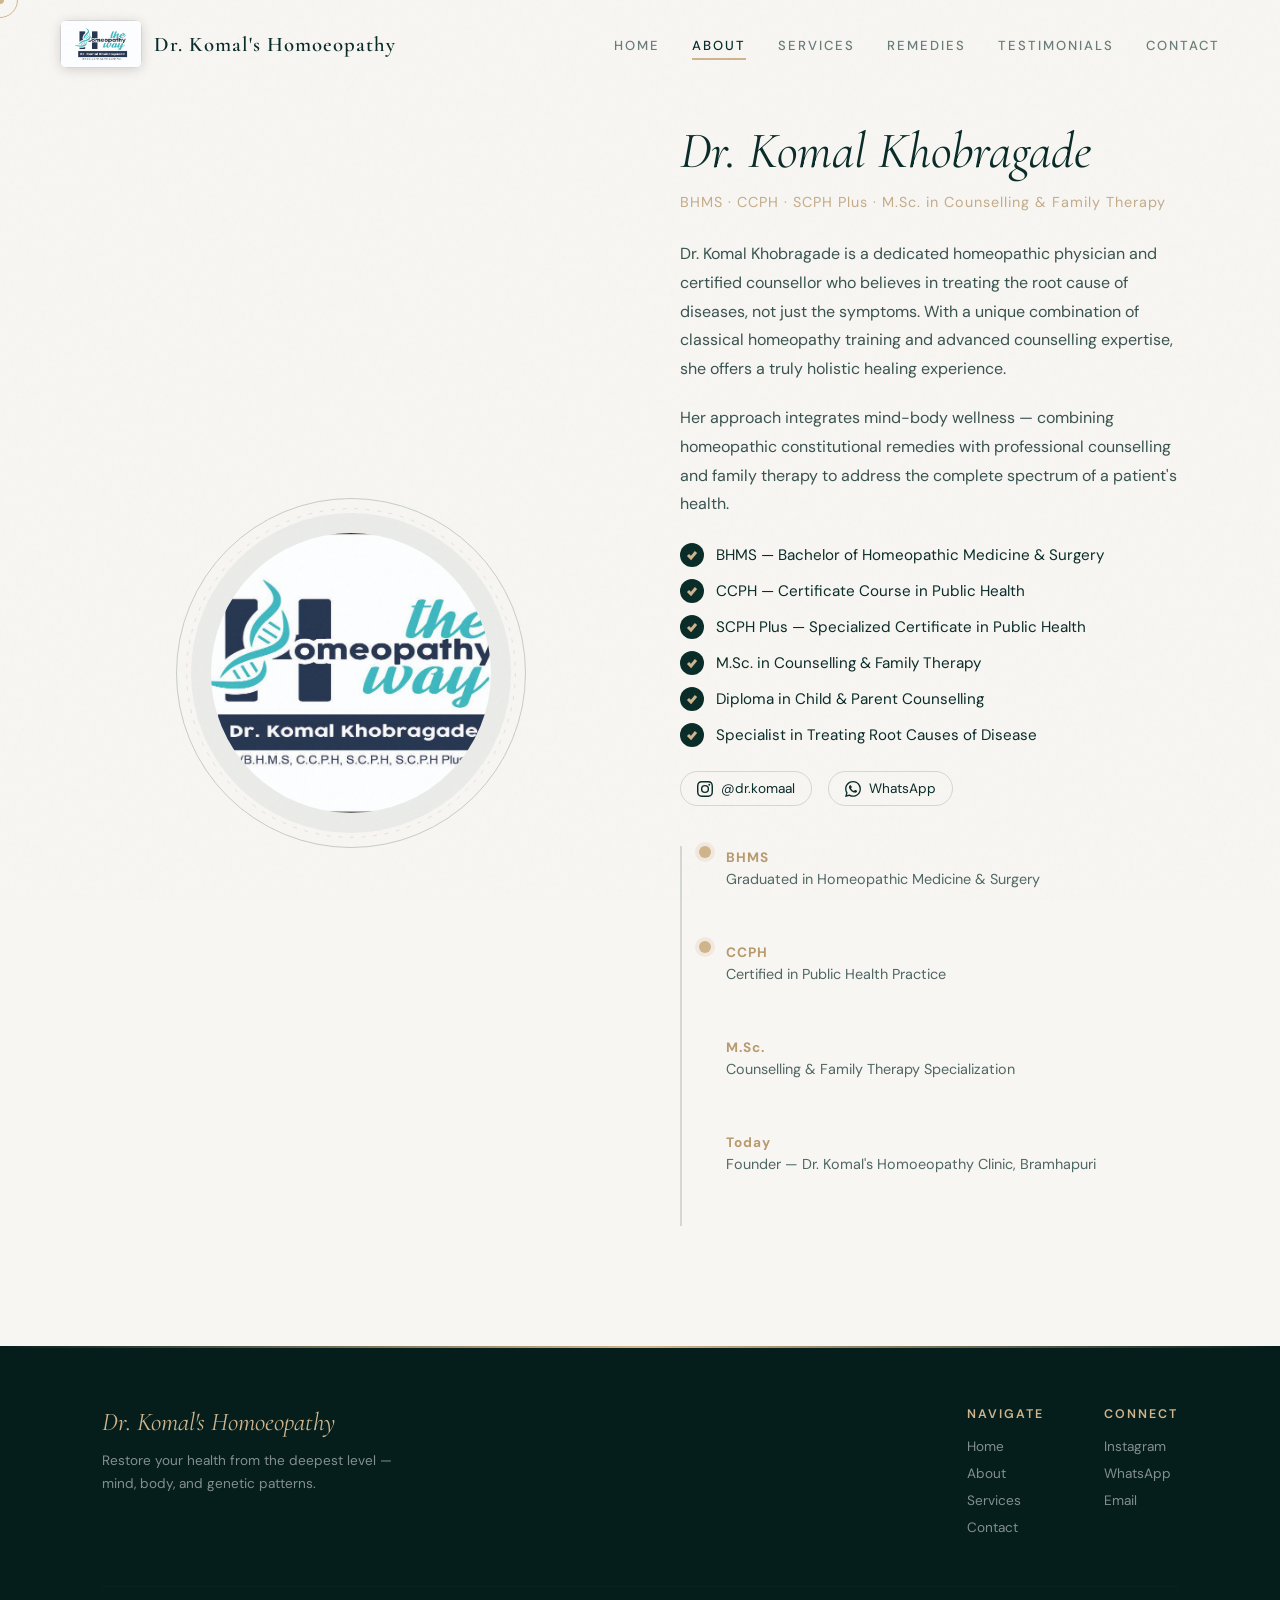
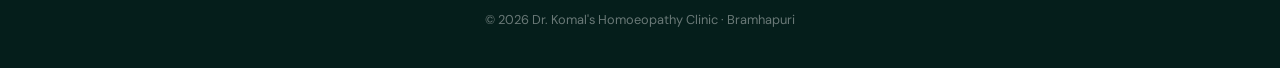
==== about.html @ 4f38c906 "Add files via upload" ====
<!DOCTYPE html>
<html lang="en">

<head>
  <meta charset="UTF-8">
  <meta name="viewport" content="width=device-width, initial-scale=1.0">
  <title>About — Dr. Komal's Homoeopathy Clinic</title>
  <meta name="description"
    content="Learn about Dr. Komal Khobragade, BHMS, CCPH, SCPH Plus — a dedicated homeopathic physician treating the root cause of disease.">
  <link
    href="https://fonts.googleapis.com/css2?family=Cormorant+Garamond:ital,wght@0,400;0,600;1,400;1,600&family=DM+Sans:wght@400;500;700&display=swap"
    rel="stylesheet">
  <link rel="stylesheet" href="style.css">
  <script src="script.js" defer></script>
</head>

<body class="light-page">
  <div class="cursor-dot" id="cursorDot"></div>
  <div class="cursor-ring" id="cursorRing"></div>
  <div class="grain"></div>

  <nav id="navbar">
    <a href="index.html" class="nav-logo">
      <img src="assets/photo_6165736505205263648_y.jpg" alt="Dr. Komal's Homoeopathy Clinic Logo">
      <span>Dr. Komal's Homoeopathy</span>
    </a>
    <ul class="nav-links" id="navLinks">
      <li><a href="index.html">Home</a></li>
      <li><a href="about.html" class="active">About</a></li>
      <li><a href="services.html">Services</a></li>
      <li><a href="remedies.html">Remedies</a></li>
      <li><a href="testimonials.html">Testimonials</a></li>
      <li><a href="contact.html">Contact</a></li>
    </ul>
    <div class="hamburger" id="hamburger"><span></span><span></span><span></span></div>
  </nav>

  <!-- ABOUT -->
  <section class="section" id="about">
    <div class="about-portrait reveal">
      <div class="portrait-frame">
        <div class="border-ring">
          <svg viewBox="0 0 360 360">
            <circle cx="180" cy="180" r="170" fill="none" stroke="#082b27" stroke-width=".5"
              stroke-dasharray="4 8" />
            <circle cx="180" cy="180" r="160" fill="none" stroke="#d0b48c" stroke-width=".3"
              stroke-dasharray="2 12" />
          </svg>
        </div>
        <div class="portrait-inner">
          <img src="assets/photo_6165736505205263648_y.jpg" alt="Dr. Komal Khobragade">
        </div>
      </div>
    </div>
    <div class="about-text reveal">
      <h2>Dr. Komal Khobragade</h2>
      <p class="subtitle">BHMS · CCPH · SCPH Plus · M.Sc. in Counselling & Family Therapy</p>
      <p>Dr. Komal Khobragade is a dedicated homeopathic physician and certified counsellor who believes in treating the
        root cause of diseases, not just the symptoms. With a unique combination of classical homeopathy training and
        advanced counselling expertise, she offers a truly holistic healing experience.</p>
      <p>Her approach integrates mind-body wellness — combining homeopathic constitutional remedies with professional
        counselling and family therapy to address the complete spectrum of a patient's health.</p>

      <ul class="credentials reveal">
        <li><span class="check"><svg viewBox="0 0 12 12"><polyline points="2,6 5,9 10,3" /></svg></span>BHMS — Bachelor
          of Homeopathic Medicine & Surgery</li>
        <li><span class="check"><svg viewBox="0 0 12 12"><polyline points="2,6 5,9 10,3" /></svg></span>CCPH —
          Certificate Course in Public Health</li>
        <li><span class="check"><svg viewBox="0 0 12 12"><polyline points="2,6 5,9 10,3" /></svg></span>SCPH Plus —
          Specialized Certificate in Public Health</li>
        <li><span class="check"><svg viewBox="0 0 12 12"><polyline points="2,6 5,9 10,3" /></svg></span>M.Sc. in
          Counselling & Family Therapy</li>
        <li><span class="check"><svg viewBox="0 0 12 12"><polyline points="2,6 5,9 10,3" /></svg></span>Diploma in
          Child & Parent Counselling</li>
        <li><span class="check"><svg viewBox="0 0 12 12"><polyline points="2,6 5,9 10,3" /></svg></span>Specialist in
          Treating Root Causes of Disease</li>
      </ul>

      <div class="social-links reveal">
        <a href="https://instagram.com/dr.komaal" target="_blank">
          <svg viewBox="0 0 24 24">
            <path
              d="M12 2.163c3.204 0 3.584.012 4.85.07 3.252.148 4.771 1.691 4.919 4.919.058 1.265.069 1.645.069 4.849 0 3.205-.012 3.584-.069 4.849-.149 3.225-1.664 4.771-4.919 4.919-1.266.058-1.644.07-4.85.07-3.204 0-3.584-.012-4.849-.07-3.26-.149-4.771-1.699-4.919-4.92-.058-1.265-.07-1.644-.07-4.849 0-3.204.013-3.583.07-4.849.149-3.227 1.664-4.771 4.919-4.919 1.266-.057 1.645-.069 4.849-.069zM12 0C8.741 0 8.333.014 7.053.072 2.695.272.273 2.69.073 7.052.014 8.333 0 8.741 0 12c0 3.259.014 3.668.072 4.948.2 4.358 2.618 6.78 6.98 6.98C8.333 23.986 8.741 24 12 24c3.259 0 3.668-.014 4.948-.072 4.354-.2 6.782-2.618 6.979-6.98.059-1.28.073-1.689.073-4.948 0-3.259-.014-3.667-.072-4.947-.196-4.354-2.617-6.78-6.979-6.98C15.668.014 15.259 0 12 0zm0 5.838a6.162 6.162 0 100 12.324 6.162 6.162 0 000-12.324zM12 16a4 4 0 110-8 4 4 0 010 8zm6.406-11.845a1.44 1.44 0 100 2.881 1.44 1.44 0 000-2.881z" />
          </svg>@dr.komaal
        </a>
        <a href="https://wa.me/917588773437" target="_blank">
          <svg viewBox="0 0 24 24">
            <path
              d="M17.472 14.382c-.297-.149-1.758-.867-2.03-.967-.273-.099-.471-.148-.67.15-.197.297-.767.966-.94 1.164-.173.199-.347.223-.644.075-.297-.15-1.255-.463-2.39-1.475-.883-.788-1.48-1.761-1.653-2.059-.173-.297-.018-.458.13-.606.134-.133.298-.347.446-.52.149-.174.198-.298.298-.497.099-.198.05-.371-.025-.52-.075-.149-.669-1.612-.916-2.207-.242-.579-.487-.5-.669-.51-.173-.008-.371-.01-.57-.01-.198 0-.52.074-.792.372-.272.297-1.04 1.016-1.04 2.479 0 1.462 1.065 2.875 1.213 3.074.149.198 2.096 3.2 5.077 4.487.709.306 1.262.489 1.694.625.712.227 1.36.195 1.871.118.571-.085 1.758-.719 2.006-1.413.248-.694.248-1.289.173-1.413-.074-.124-.272-.198-.57-.347m-5.421 7.403h-.004a9.87 9.87 0 01-5.031-1.378l-.361-.214-3.741.982.998-3.648-.235-.374a9.86 9.86 0 01-1.51-5.26c.001-5.45 4.436-9.884 9.888-9.884 2.64 0 5.122 1.03 6.988 2.898a9.825 9.825 0 012.893 6.994c-.003 5.45-4.437 9.884-9.885 9.884m8.413-18.297A11.815 11.815 0 0012.05 0C5.495 0 .16 5.335.157 11.892c0 2.096.547 4.142 1.588 5.945L.057 24l6.305-1.654a11.882 11.882 0 005.683 1.448h.005c6.554 0 11.89-5.335 11.893-11.893a11.821 11.821 0 00-3.48-8.413z" />
          </svg>WhatsApp
        </a>
      </div>

      <div class="timeline reveal">
        <div class="timeline-item">
          <div class="timeline-dot"></div><span class="year">BHMS</span>
          <p class="desc">Graduated in Homeopathic Medicine & Surgery</p>
        </div>
        <div class="timeline-item">
          <div class="timeline-dot"></div><span class="year">CCPH</span>
          <p class="desc">Certified in Public Health Practice</p>
        </div>
        <div class="timeline-item">
          <div class="timeline-dot"></div><span class="year">M.Sc.</span>
          <p class="desc">Counselling & Family Therapy Specialization</p>
        </div>
        <div class="timeline-item">
          <div class="timeline-dot"></div><span class="year">Today</span>
          <p class="desc">Founder — Dr. Komal's Homoeopathy Clinic, Bramhapuri</p>
        </div>
      </div>
    </div>
  </section>

  <!-- FOOTER -->
  <footer>
    <div class="footer-content">
      <div class="footer-brand">
        <div class="footer-logo">Dr. Komal's Homoeopathy</div>
        <p>Restore your health from the deepest level — mind, body, and genetic patterns.</p>
      </div>
      <div class="footer-links">
        <div>
          <h4>Navigate</h4>
          <a href="index.html">Home</a>
          <a href="about.html">About</a>
          <a href="services.html">Services</a>
          <a href="contact.html">Contact</a>
        </div>
        <div>
          <h4>Connect</h4>
          <a href="https://instagram.com/dr.komaal" target="_blank">Instagram</a>
          <a href="https://wa.me/917588773437" target="_blank">WhatsApp</a>
          <a href="mailto:komalkhobragade234@gmail.com">Email</a>
        </div>
      </div>
    </div>
    <div class="footer-bottom">
      <p>© 2026 Dr. Komal's Homoeopathy Clinic · Bramhapuri</p>
    </div>
  </footer>

  <!-- BOOKING MODAL -->
  <div class="modal-overlay" id="bookingModal">
    <div class="modal-content">
      <button class="modal-close" id="closeModal">&times;</button>
      <iframe src="https://topmate.io/divesh_mandhyan" frameborder="0"></iframe>
    </div>
  </div>
</body>

</html>
---- style.css ----
/* ===== RESET & DESIGN TOKENS ===== */
*,*::before,*::after{margin:0;padding:0;box-sizing:border-box}
:root{
  --primary:#082b27;
  --gold:#d0b48c;
  --white:#ffffff;
  --primary-light:#0e3f39;
  --primary-dark:#051e1b;
  --gold-light:#e0c9a6;
  --gold-dark:#b89a6e;
  --off-white:#f8f6f3;
  --text-muted:rgba(255,255,255,.7);
  --shadow-sm:0 2px 12px rgba(8,43,39,.08);
  --shadow-md:0 8px 32px rgba(8,43,39,.12);
  --shadow-lg:0 24px 64px rgba(8,43,39,.18);
  --transition:0.4s cubic-bezier(0.4,0,0.2,1);
  --radius:12px;
}
html{scroll-behavior:smooth}
body{font-family:'DM Sans',sans-serif;color:var(--primary);background:var(--white);overflow-x:hidden;cursor:none}
h1,h2,h3,h4{font-family:'Cormorant Garamond',serif}
::selection{background:var(--gold);color:var(--primary)}

/* ===== CUSTOM CURSOR ===== */
.cursor-dot{width:8px;height:8px;background:var(--gold);border-radius:50%;position:fixed;pointer-events:none;z-index:10000;transition:transform .2s,opacity .2s}
.cursor-ring{width:36px;height:36px;border:1.5px solid var(--gold);border-radius:50%;position:fixed;pointer-events:none;z-index:10000;transition:transform .3s,width .3s,height .3s,border-color .3s;transform:translate(-50%,-50%)}
.cursor-ring.hover{width:56px;height:56px;border-color:var(--white)}

/* ===== PRELOADER ===== */
#preloader{position:fixed;inset:0;background:var(--primary);z-index:9999;display:flex;flex-direction:column;align-items:center;justify-content:center;transition:clip-path 0.8s ease-in-out}
#preloader.hide{clip-path:inset(0 0 100% 0)}
#preloader svg.cross{width:80px;height:80px}
#preloader .cross-line{stroke:var(--gold);stroke-width:3;fill:none;stroke-dasharray:60;stroke-dashoffset:60;animation:drawCross 1.2s ease forwards}
#preloader .cross-line:nth-child(2){animation-delay:.4s}
@keyframes drawCross{to{stroke-dashoffset:0}}
@keyframes pulse{0%,100%{transform:scale(1);opacity:1}50%{transform:scale(1.08);opacity:.8}}
#preloader .cross-done{animation:pulse 1.5s ease infinite}
#preload-text{color:var(--gold);font-family:'Cormorant Garamond',serif;font-size:1.4rem;letter-spacing:6px;margin-top:24px;font-style:italic}
#preload-text span{opacity:0;display:inline-block;animation:letterIn .3s ease forwards}
@keyframes letterIn{to{opacity:1}}

/* ===== GRAIN OVERLAY ===== */
.grain{position:fixed;inset:0;pointer-events:none;z-index:9998;opacity:.03;background-image:url("data:image/svg+xml,%3Csvg viewBox='0 0 256 256' xmlns='http://www.w3.org/2000/svg'%3E%3Cfilter id='noise'%3E%3CfeTurbulence type='fractalNoise' baseFrequency='0.9' numOctaves='4' stitchTiles='stitch'/%3E%3C/filter%3E%3Crect width='100%25' height='100%25' filter='url(%23noise)'/%3E%3C/svg%3E")}

/* ===== NAVIGATION ===== */
nav{position:fixed;top:0;left:0;right:0;z-index:1000;padding:20px 60px;display:flex;align-items:center;justify-content:space-between;transition:all var(--transition)}
nav.scrolled{background:rgba(8,43,39,.97);backdrop-filter:blur(16px);box-shadow:0 2px 24px rgba(8,43,39,.2);padding:14px 60px}
.nav-links{display:flex;gap:32px;list-style:none}
.nav-links a{text-decoration:none;color:rgba(255,255,255,.75);font-size:.82rem;letter-spacing:2px;text-transform:uppercase;transition:color var(--transition);position:relative;font-weight:500}
.nav-links a::after{content:'';position:absolute;bottom:-6px;left:0;width:0;height:1.5px;background:var(--gold);transition:width .3s}
.nav-links a:hover::after,.nav-links a.active::after{width:100%}
.nav-links a:hover,.nav-links a.active{color:var(--gold)}
nav.scrolled .nav-links a{color:rgba(255,255,255,.75)}
nav.scrolled .nav-links a:hover,nav.scrolled .nav-links a.active{color:var(--gold)}
.nav-logo{display:flex;align-items:center;gap:12px;text-decoration:none;transition:all var(--transition)}
.nav-logo img{height:48px;width:auto;max-width:200px;object-fit:contain;border-radius:8px;box-shadow:0 2px 12px rgba(0,0,0,0.15)}
.nav-logo span{font-family:'Cormorant Garamond',serif;font-size:1.3rem;color:var(--gold);font-weight:600;letter-spacing:1px}
.hamburger{display:none;flex-direction:column;gap:5px;cursor:pointer;z-index:1001}
.hamburger span{width:24px;height:2px;background:var(--gold);transition:all .3s}

/* Light pages nav override */
body.light-page nav:not(.scrolled) .nav-links a{color:rgba(8,43,39,.6)}
body.light-page nav:not(.scrolled) .nav-links a:hover,body.light-page nav:not(.scrolled) .nav-links a.active{color:var(--primary)}
body.light-page nav:not(.scrolled) .hamburger span{background:var(--primary)}
body.light-page nav:not(.scrolled) .nav-logo span{color:var(--primary)}

/* ===== SECTIONS ===== */
.section{min-height:100vh;position:relative;opacity:1;padding:0}
.reveal{opacity:0;transform:translateY(40px);transition:all 0.7s cubic-bezier(0.4,0,0.2,1)}
.reveal.visible{opacity:1;transform:translateY(0)}

/* ===== HERO ===== */
#home{background:var(--primary);display:flex;align-items:center;min-height:100vh;position:relative;overflow:hidden}
.hero-bg-pattern{position:absolute;inset:0;overflow:hidden;opacity:.06}
.hero-bg-pattern svg{width:100%;height:100%}
.hero-botanical{position:absolute;right:-80px;top:0;width:55%;height:100%;opacity:.05}
.hero-botanical svg{width:100%;height:100%}
.hero-content{padding:0 8%;max-width:760px;position:relative;z-index:2}
.hero-content .hero-badge{display:inline-flex;align-items:center;gap:8px;background:rgba(208,180,140,.12);border:1px solid rgba(208,180,140,.25);border-radius:40px;padding:8px 20px;margin-bottom:32px;font-size:.78rem;letter-spacing:2.5px;text-transform:uppercase;color:var(--gold)}
.hero-content .hero-badge .pulse-dot{width:8px;height:8px;background:var(--gold);border-radius:50%;animation:pulseDot 2s ease infinite}
@keyframes pulseDot{0%,100%{opacity:1;transform:scale(1)}50%{opacity:.4;transform:scale(.7)}}
.hero-content h1{font-size:clamp(2.8rem,6vw,5.2rem);color:var(--white);font-style:italic;font-weight:400;line-height:1.08;margin-bottom:16px}
.hero-content h1 .gold{color:var(--gold);display:block;font-size:clamp(1.4rem,3vw,2.4rem);font-style:normal;font-weight:400;letter-spacing:2px;margin-top:8px}
.hero-content .hero-subtitle{color:var(--gold-light);font-size:1.1rem;line-height:1.8;max-width:520px;margin-bottom:20px;font-style:italic;font-family:'Cormorant Garamond',serif;font-weight:400}
.hero-content p{color:rgba(255,255,255,.65);font-size:.95rem;line-height:1.8;max-width:500px;margin-bottom:40px}
.hero-btns{display:flex;gap:16px;flex-wrap:wrap}
.hero-stitch{position:absolute;inset:40px;pointer-events:none;z-index:1}
.hero-stitch rect{fill:none;stroke:var(--gold);stroke-width:1;stroke-dasharray:8 6;stroke-dashoffset:800;opacity:.2;vector-effect:non-scaling-stroke;animation:stitchDraw 3s ease forwards 2.5s}
@keyframes stitchDraw{to{stroke-dashoffset:0}}

/* ===== BUTTONS ===== */
.btn-gold{background:var(--gold);color:var(--primary);border:none;padding:16px 40px;font-family:'DM Sans',sans-serif;font-size:.85rem;font-weight:600;letter-spacing:1.5px;cursor:pointer;transition:all .3s;text-transform:uppercase;border-radius:4px}
.btn-gold:hover{background:var(--gold-light);transform:translateY(-2px);box-shadow:0 12px 32px rgba(208,180,140,.3)}
.btn-ghost{background:transparent;color:var(--white);border:1px solid rgba(255,255,255,.25);padding:16px 40px;font-family:'DM Sans',sans-serif;font-size:.85rem;font-weight:500;letter-spacing:1.5px;cursor:pointer;transition:all .3s;text-transform:uppercase;border-radius:4px}
.btn-ghost:hover{border-color:var(--gold);color:var(--gold)}

/* ===== FLOATING PARTICLES ===== */
.float-particle{position:absolute;border-radius:50%;border:1px solid rgba(208,180,140,.2);opacity:.4;animation:floatUp linear infinite}
@keyframes floatUp{0%{transform:translateY(0) rotate(0deg);opacity:.4}100%{transform:translateY(-100vh) rotate(360deg);opacity:0}}

/* ===== ABOUT CLINIC PREVIEW (HOME) ===== */
.about-preview{background:var(--off-white);padding:120px 8%;display:flex;gap:80px;align-items:center;flex-wrap:wrap;position:relative;overflow:hidden}
.about-preview::before{content:'';position:absolute;top:-200px;right:-200px;width:500px;height:500px;border-radius:50%;background:radial-gradient(circle,rgba(208,180,140,.08) 0%,transparent 70%)}
.about-preview .img-wrapper{flex:1;min-width:300px;position:relative}
.about-preview .img-wrapper img{width:100%;border-radius:var(--radius);box-shadow:var(--shadow-lg)}
.about-preview .img-wrapper::after{content:'';position:absolute;inset:12px -12px -12px 12px;border:2px solid var(--gold);border-radius:var(--radius);opacity:.3;z-index:-1}
.about-preview .text-block{flex:1.5;min-width:300px}
.about-preview .text-block .section-label{font-size:.78rem;letter-spacing:3px;text-transform:uppercase;color:var(--gold);margin-bottom:16px;font-weight:600}
.about-preview .text-block h2{font-size:clamp(2rem,4vw,3rem);font-style:italic;font-weight:400;margin-bottom:8px;color:var(--primary)}
.about-preview .text-block .subtitle{color:var(--gold-dark);font-size:.9rem;letter-spacing:1px;margin-bottom:24px}
.about-preview .text-block p{line-height:1.8;opacity:.8;margin-bottom:20px;max-width:540px;color:var(--primary)}

/* ===== HEALING APPROACH (HOME) ===== */
.approach-section{background:var(--primary);padding:120px 8%;position:relative;color:var(--white);overflow:hidden}
.approach-section::before{content:'';position:absolute;bottom:-100px;left:-100px;width:400px;height:400px;border-radius:50%;background:radial-gradient(circle,rgba(208,180,140,.06) 0%,transparent 70%)}
.approach-section .section-header{text-align:center;margin-bottom:80px}
.approach-section .section-header h2{color:var(--white);font-size:clamp(2.4rem,5vw,3.5rem);font-style:italic;font-weight:400}
.approach-section .section-header .line{width:80px;height:2px;background:var(--gold);margin:24px auto}
.approach-grid{display:grid;grid-template-columns:repeat(3,1fr);gap:40px;max-width:1100px;margin:0 auto}
.approach-card{background:rgba(255,255,255,.04);border:1px solid rgba(255,255,255,.08);padding:48px 36px;border-radius:var(--radius);transition:all .4s;position:relative;overflow:hidden}
.approach-card::before{content:'';position:absolute;top:0;left:0;right:0;height:3px;background:var(--gold);transform:scaleX(0);transition:transform .4s;transform-origin:left}
.approach-card:hover::before{transform:scaleX(1)}
.approach-card:hover{background:rgba(255,255,255,.06);border-color:rgba(208,180,140,.2);transform:translateY(-4px)}
.approach-card .card-icon{width:56px;height:56px;border-radius:50%;background:rgba(208,180,140,.12);display:flex;align-items:center;justify-content:center;margin-bottom:24px}
.approach-card .card-icon svg{width:24px;height:24px;stroke:var(--gold);fill:none;stroke-width:1.5}
.approach-card h3{font-size:1.4rem;font-style:italic;margin-bottom:16px;color:var(--gold-light);font-weight:400}
.approach-card p{font-size:.9rem;line-height:1.8;opacity:.6}
.approach-card ul{list-style:none;margin-top:12px}
.approach-card ul li{font-size:.88rem;line-height:2;opacity:.6;padding-left:20px;position:relative}
.approach-card ul li::before{content:'›';position:absolute;left:0;color:var(--gold);font-weight:700}

/* ===== WHY TRUST US (HOME) ===== */
.trust-section{background:var(--off-white);padding:120px 8%;text-align:center}
.trust-section .section-header h2{color:var(--primary);font-size:clamp(2.4rem,5vw,3.5rem);font-style:italic;font-weight:400}
.trust-section .section-header .line{width:80px;height:2px;background:var(--gold);margin:24px auto}
.trust-grid{display:grid;grid-template-columns:repeat(5,1fr);gap:24px;max-width:1000px;margin:0 auto}
.trust-item{padding:32px 20px;border-radius:var(--radius);transition:all .3s;position:relative}
.trust-item:hover{background:white;box-shadow:var(--shadow-sm)}
.trust-item .trust-icon{width:52px;height:52px;border-radius:50%;background:var(--primary);display:flex;align-items:center;justify-content:center;margin:0 auto 16px}
.trust-item .trust-icon svg{width:22px;height:22px;stroke:var(--gold);fill:none;stroke-width:1.5}
.trust-item p{font-size:.88rem;line-height:1.6;color:var(--primary);opacity:.8}

/* ===== POWER MESSAGE (HOME) ===== */
.power-message{background:var(--primary);padding:120px 8%;text-align:center;position:relative;overflow:hidden}
.power-message::before{content:'"';position:absolute;font-family:'Cormorant Garamond',serif;font-size:clamp(20rem,40vw,35rem);color:rgba(208,180,140,.04);top:-100px;left:50%;transform:translateX(-50%);line-height:1;pointer-events:none}
.power-message blockquote{font-family:'Cormorant Garamond',serif;font-style:italic;font-size:clamp(1.4rem,3vw,2.2rem);line-height:1.7;max-width:700px;margin:0 auto 40px;color:var(--white);position:relative;z-index:2}
.power-message blockquote .highlight{color:var(--gold);display:block;font-size:clamp(1.6rem,3.5vw,2.6rem);margin-top:12px}

/* ===== SECTION HEADER (Global) ===== */
.section-header{text-align:center;margin-bottom:64px}
.section-header h2{font-size:clamp(2.4rem,5vw,3.5rem);font-style:italic;font-weight:400;color:var(--primary)}
.section-header .line{width:80px;height:2px;background:var(--gold);margin:24px auto}
.section-header .section-subtitle{font-size:1rem;line-height:1.8;opacity:.7;max-width:600px;margin:0 auto;color:var(--primary)}

/* ===== SERVICES PAGE ===== */
#services{padding:120px 8%}
.services-grid{display:grid;grid-template-columns:repeat(3,1fr);gap:40px}
.service-card{background:var(--white);padding:48px 40px;border-radius:var(--radius);position:relative;overflow:hidden;transition:transform .4s,box-shadow .4s;border:1px solid rgba(8,43,39,.06)}
.service-card::before{content:'';position:absolute;top:0;left:0;right:0;height:3px;background:linear-gradient(90deg,var(--gold),var(--gold-light));transform:scaleX(0);transition:transform .4s;transform-origin:left}
.service-card:hover{transform:translateY(-8px);box-shadow:var(--shadow-lg)}
.service-card:hover::before{transform:scaleX(1)}
.service-card svg.svc-icon{width:44px;height:44px;margin-bottom:24px;stroke:var(--gold);fill:none;stroke-width:1.5}
.service-card h3{font-size:1.35rem;font-style:italic;margin-bottom:14px;color:var(--primary);font-weight:600}
.service-card p{font-size:.92rem;line-height:1.7;opacity:.65;color:var(--primary)}
.service-card.reveal{opacity:0;transform:translateY(40px)}
.service-card.visible{opacity:1;transform:translateY(0)}

/* ===== ABOUT PAGE ===== */
#about{background:var(--off-white);padding:120px 8%;display:flex;align-items:center;gap:80px;flex-wrap:wrap}
.about-portrait{flex:1;min-width:300px;display:flex;justify-content:center}
.portrait-frame{width:320px;height:320px;border-radius:50%;position:relative;display:flex;align-items:center;justify-content:center;background:rgba(8,43,39,.05)}
.portrait-frame .border-ring{position:absolute;inset:-15px;border-radius:50%;border:1px solid var(--primary);opacity:.2;animation:rotateBorder 20s linear infinite}
.portrait-frame .border-ring svg{width:100%;height:100%}
@keyframes rotateBorder{to{transform:rotate(360deg)}}
.portrait-inner{width:280px;height:280px;border-radius:50%;background:var(--primary);display:flex;align-items:center;justify-content:center;overflow:hidden}
.portrait-inner img{width:100%;height:100%;object-fit:cover}
.social-links{display:flex;gap:16px;margin-top:24px;flex-wrap:wrap}
.social-links a{display:flex;align-items:center;gap:8px;text-decoration:none;color:var(--primary);font-size:.85rem;padding:8px 16px;border:1px solid rgba(8,43,39,.15);border-radius:24px;transition:all .3s}
.social-links a:hover{background:var(--primary);color:var(--white);border-color:var(--primary)}
.social-links a svg{width:16px;height:16px;fill:currentColor}
.about-text{flex:1;min-width:320px}
.about-text h2{font-size:clamp(2rem,4vw,3.2rem);font-style:italic;font-weight:400;margin-bottom:8px;color:var(--primary)}
.about-text .subtitle{color:var(--gold-dark);font-size:.9rem;letter-spacing:1px;margin-bottom:24px}
.about-text p{line-height:1.8;opacity:.8;margin-bottom:20px;max-width:520px;color:var(--primary)}
.credentials{list-style:none;margin:24px 0}
.credentials li{display:flex;align-items:center;gap:12px;margin-bottom:12px;font-size:.95rem;color:var(--primary)}
.credentials .check{width:24px;height:24px;border-radius:50%;background:var(--primary);display:flex;align-items:center;justify-content:center;flex-shrink:0}
.credentials .check svg{width:12px;height:12px;stroke:var(--gold);stroke-width:3;fill:none;stroke-dasharray:20;stroke-dashoffset:20}
.credentials.visible .check svg{animation:drawCheck .5s ease forwards}
@keyframes drawCheck{to{stroke-dashoffset:0}}
.timeline{margin-top:40px;padding-left:24px;border-left:2px solid rgba(8,43,39,.15);position:relative}
.timeline-dot{width:12px;height:12px;border-radius:50%;background:var(--gold);position:absolute;left:-7px;opacity:0;transition:opacity .4s;box-shadow:0 0 0 4px rgba(208,180,140,.2)}
.timeline-dot.visible{opacity:1}
.timeline-item{padding:0 0 28px 20px;position:relative}
.timeline-item .year{font-weight:700;color:var(--gold-dark);font-size:.85rem;letter-spacing:1px}
.timeline-item .desc{font-size:.9rem;opacity:.7;color:var(--primary)}

/* ===== REMEDIES PAGE ===== */
#remedies{background:var(--primary);padding:120px 8%;color:var(--white)}
#remedies .section-header h2{color:var(--white)}
.remedies-grid{display:grid;grid-template-columns:repeat(2,1fr);gap:40px}
.remedy-card{background:rgba(255,255,255,.04);border:1px solid rgba(255,255,255,.08);padding:48px 36px;position:relative;overflow:hidden;transition:all .4s;border-radius:var(--radius)}
.remedy-card:hover{background:rgba(255,255,255,.07);border-color:rgba(208,180,140,.25);transform:translateY(-4px)}
.remedy-card svg.remedy-icon{width:80px;height:80px;stroke:var(--gold);fill:none;stroke-width:1;margin-bottom:20px;opacity:.6}
.remedy-card h3{font-size:1.5rem;font-style:italic;margin-bottom:4px;position:relative;display:inline-block;color:var(--white)}
.remedy-card h3::after{content:'';position:absolute;bottom:-4px;left:0;width:0;height:1.5px;background:var(--gold);transition:width .5s}
.remedy-card:hover h3::after{width:100%}
.remedy-card .origin{font-size:.78rem;color:var(--gold);letter-spacing:1.5px;text-transform:uppercase;margin-bottom:16px;display:block}
.remedy-card p{font-size:.9rem;line-height:1.7;opacity:.55}
.remedy-particle{position:absolute;width:4px;height:4px;background:var(--gold);border-radius:50%;opacity:.15;animation:floatUp linear infinite}

/* ===== TESTIMONIALS PAGE ===== */
#testimonials{background:var(--primary-dark);padding:120px 8%;color:var(--white);position:relative;overflow:hidden;min-height:80vh;display:flex;flex-direction:column;justify-content:center}
.big-quote{position:absolute;font-family:'Cormorant Garamond',serif;font-size:clamp(15rem,30vw,25rem);color:rgba(208,180,140,.04);top:-60px;left:-20px;line-height:1;pointer-events:none}
.testi-carousel{max-width:700px;margin:0 auto;text-align:center;position:relative;min-height:280px;width:100%}
.testi-slide{position:absolute;inset:0;opacity:0;transition:opacity .6s;display:flex;flex-direction:column;align-items:center;justify-content:center;width:100%}
.testi-slide.active{opacity:1;z-index:2}
.testi-slide blockquote{font-family:'Cormorant Garamond',serif;font-style:italic;font-size:clamp(1.2rem,2.5vw,1.6rem);line-height:1.7;margin-bottom:24px;color:rgba(255,255,255,.9)}
.testi-slide .patient{font-size:.82rem;letter-spacing:2.5px;text-transform:uppercase;color:var(--gold);margin-bottom:12px;display:block}
.stars{display:flex;gap:4px;justify-content:center}
.stars svg{width:16px;height:16px;fill:var(--gold)}
#testimonials .section-header h2{color:var(--white)}

/* ===== CONTACT PAGE ===== */
#contact{background:var(--off-white);padding:120px 8%;position:relative}
.contact-stitch{position:absolute;inset:20px;pointer-events:none;z-index:1}
.contact-stitch rect{fill:none;stroke:var(--gold);stroke-width:1;stroke-dasharray:8 6;stroke-dashoffset:600;opacity:.2;vector-effect:non-scaling-stroke}
.contact-stitch.visible rect{animation:stitchDraw 3s ease forwards}
.contact-grid{display:grid;grid-template-columns:1fr 1fr;gap:60px;position:relative;z-index:2;align-items:start}
.contact-info{padding-right:40px}
.contact-info h2{font-size:clamp(2rem,4vw,3.2rem);font-style:italic;margin-bottom:48px;font-weight:400;color:var(--primary)}
.contact-detail{display:flex;align-items:flex-start;gap:20px;margin-bottom:32px}
.contact-detail .icon-circle{width:40px;height:40px;border-radius:50%;background:var(--primary);display:flex;align-items:center;justify-content:center;flex-shrink:0}
.contact-detail .icon-circle svg{width:16px;height:16px;stroke:var(--gold);fill:none;stroke-width:1.5}
.contact-detail h4{font-size:0.9rem;font-style:italic;margin-bottom:6px;font-weight:400;letter-spacing:0.5px;color:var(--primary)}
.contact-detail p{font-size:.85rem;opacity:.65;color:var(--primary)}
.map-placeholder{width:100%;height:200px;background:var(--primary);border-radius:var(--radius);position:relative;overflow:hidden;margin-top:32px}
.map-placeholder .pin{position:absolute;top:50%;left:50%;transform:translate(-50%,-100%);width:24px;height:34px}
.map-placeholder .pin-head{width:24px;height:24px;background:var(--gold);border-radius:50%;animation:pinPulse 1.5s ease infinite}
.map-placeholder .pin-point{width:0;height:0;border-left:8px solid transparent;border-right:8px solid transparent;border-top:12px solid var(--gold);margin:0 auto}
@keyframes pinPulse{0%,100%{transform:scale(1);box-shadow:0 0 0 0 rgba(208,180,140,.4)}50%{transform:scale(1.1);box-shadow:0 0 0 12px rgba(208,180,140,0)}}
.contact-form{display:flex;flex-direction:column;gap:36px;padding-top:20px}
.form-group{position:relative}
.form-group input,.form-group textarea{width:100%;border:none;border-bottom:1.5px solid rgba(8,43,39,.15);background:transparent;padding:16px 0 8px;font-family:'DM Sans',sans-serif;font-size:1rem;color:var(--primary);outline:none;transition:border-color .3s;resize:none}
.form-group label{position:absolute;top:16px;left:0;font-size:.9rem;color:rgba(8,43,39,.4);transition:all .3s;pointer-events:none}
.form-group input:focus,.form-group textarea:focus{border-color:var(--gold)}
.form-group input:focus~label,.form-group input:not(:placeholder-shown)~label,.form-group textarea:focus~label,.form-group textarea:not(:placeholder-shown)~label{top:-8px;font-size:.75rem;color:var(--gold-dark)}
.btn-submit{align-self:flex-start;position:relative;overflow:hidden;min-width:200px;height:52px}
.btn-submit .btn-text,.btn-submit .btn-loading,.btn-submit .btn-success{position:absolute;inset:0;display:flex;align-items:center;justify-content:center;transition:all .3s}
.btn-submit .btn-loading,.btn-submit .btn-success{opacity:0;transform:translateY(20px)}
.btn-submit.loading .btn-text{opacity:0;transform:translateY(-20px)}
.btn-submit.loading .btn-loading{opacity:1;transform:translateY(0)}
.btn-submit.success .btn-text{opacity:0;transform:translateY(-20px)}
.btn-submit.success .btn-loading{opacity:0}
.btn-submit.success .btn-success{opacity:1;transform:translateY(0)}
.btn-submit.success{background:var(--primary)}
.spinner{width:20px;height:20px;border:2px solid rgba(8,43,39,.15);border-top-color:var(--primary);border-radius:50%;animation:spin .6s linear infinite}
@keyframes spin{to{transform:rotate(360deg)}}

/* ===== FOOTER ===== */
footer{background:var(--primary-dark);color:var(--white);padding:60px 8% 40px;position:relative;overflow:hidden}
footer::before{content:'';position:absolute;top:0;left:0;right:0;height:2px;background:linear-gradient(90deg,transparent,var(--gold),transparent)}
.footer-content{display:flex;justify-content:space-between;align-items:start;flex-wrap:wrap;gap:40px;margin-bottom:40px}
.footer-brand{max-width:320px}
.footer-brand .footer-logo{font-family:'Cormorant Garamond',serif;font-size:1.6rem;color:var(--gold);font-style:italic;margin-bottom:12px}
.footer-brand p{font-size:.85rem;line-height:1.7;opacity:.5}
.footer-links{display:flex;gap:60px}
.footer-links div h4{font-size:.78rem;letter-spacing:2px;text-transform:uppercase;color:var(--gold);margin-bottom:16px;font-weight:600;font-family:'DM Sans',sans-serif}
.footer-links div a{display:block;font-size:.85rem;color:rgba(255,255,255,.5);text-decoration:none;margin-bottom:10px;transition:color .3s}
.footer-links div a:hover{color:var(--gold)}
.footer-bottom{border-top:1px solid rgba(255,255,255,.06);padding-top:24px;text-align:center;font-size:.8rem;opacity:.4}

/* ===== MODAL ===== */
.modal-overlay{position:fixed;inset:0;background:rgba(5,30,27,0.85);backdrop-filter:blur(8px);z-index:9999;display:none;align-items:center;justify-content:center;opacity:0;transition:opacity 0.3s}
.modal-overlay.active{display:flex;opacity:1}
.modal-content{background:var(--white);width:90%;max-width:600px;height:80vh;max-height:800px;border-radius:var(--radius);position:relative;overflow:hidden;box-shadow:var(--shadow-lg);transform:translateY(20px);transition:transform 0.4s}
.modal-overlay.active .modal-content{transform:translateY(0)}
.modal-content iframe{width:100%;height:100%;border:none}
.modal-close{position:absolute;top:16px;right:16px;width:36px;height:36px;background:var(--white);border:1px solid rgba(8,43,39,0.1);border-radius:50%;font-size:1.5rem;color:var(--primary);cursor:pointer;display:flex;align-items:center;justify-content:center;z-index:10;transition:all 0.3s}
.modal-close:hover{background:var(--primary);color:var(--gold)}

/* ===== MOBILE ===== */
@media(max-width:1024px){
  .approach-grid{grid-template-columns:repeat(2,1fr)}
  .trust-grid{grid-template-columns:repeat(3,1fr)}
}
@media(max-width:768px){
  nav{padding:16px 24px}
  nav.scrolled{padding:12px 24px}
  .nav-links{position:fixed;top:0;right:-100%;width:75%;height:100vh;background:var(--primary);flex-direction:column;padding:100px 40px;gap:24px;transition:right .4s;box-shadow:-8px 0 40px rgba(0,0,0,.3)}
  .nav-links.open{right:0}
  .nav-links a{color:rgba(255,255,255,.8)!important;font-size:1rem}
  .hamburger{display:flex}
  .hero-content h1{font-size:clamp(2.2rem,8vw,3.5rem)}
  .hero-content{padding:0 6%}
  #about{flex-direction:column;padding:80px 6%}
  .services-grid{grid-template-columns:1fr}
  .approach-grid{grid-template-columns:1fr}
  .trust-grid{grid-template-columns:repeat(2,1fr)}
  .remedies-grid{grid-template-columns:1fr}
  .contact-grid{grid-template-columns:1fr;gap:48px}
  #services,#remedies,#contact{padding:80px 6%}
  #testimonials{padding:80px 6%}
  .about-preview{flex-direction:column;padding:80px 6%;gap:40px}
  .approach-section,.trust-section,.power-message{padding:80px 6%}
  .footer-content{flex-direction:column}
  .footer-links{gap:40px}
}
@media(max-width:480px){
  .trust-grid{grid-template-columns:1fr}
  .hero-btns{flex-direction:column}
  .hero-btns .btn-gold,.hero-btns .btn-ghost{width:100%;text-align:center}
}
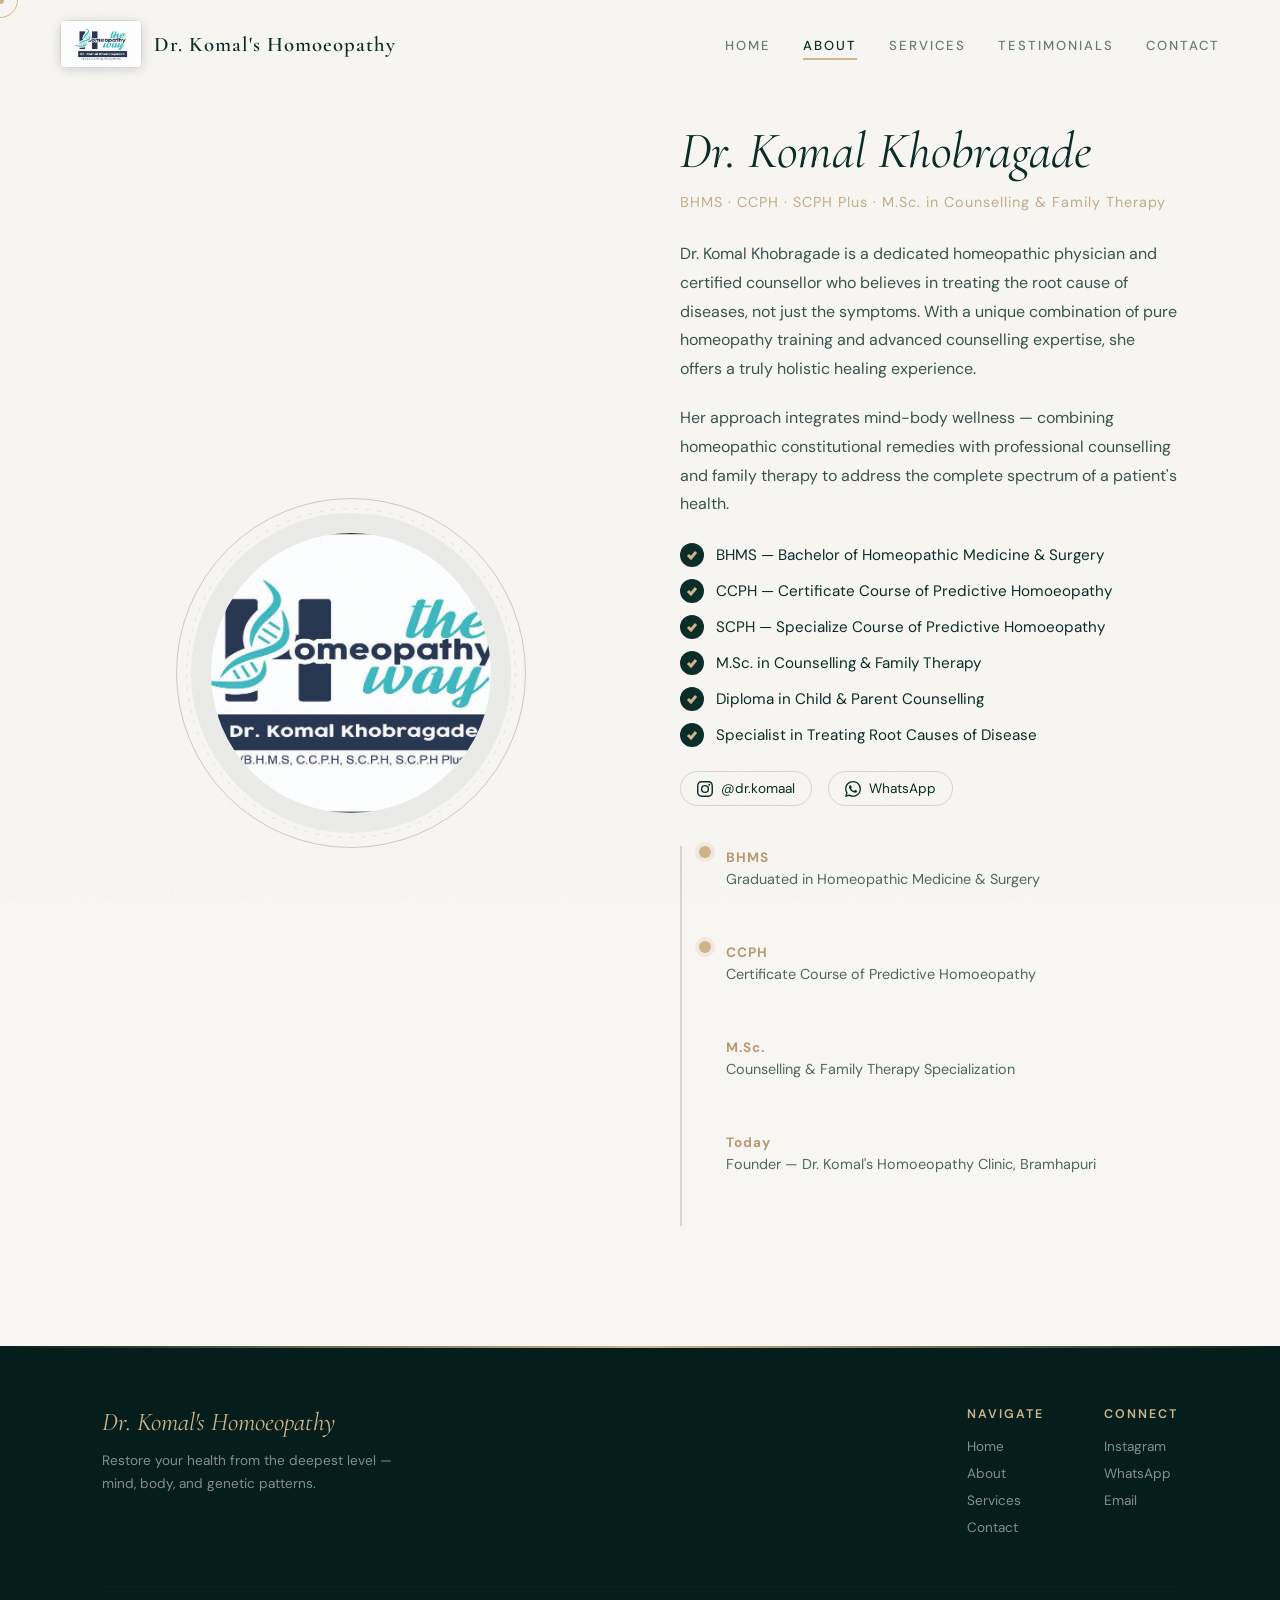
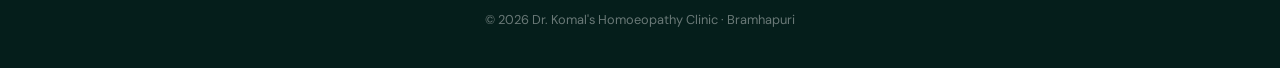
==== commit 25208196: "Add files via upload" ====
--- a/about.html
+++ b/about.html
@@ -28,7 +28,6 @@
       <li><a href="index.html">Home</a></li>
       <li><a href="about.html" class="active">About</a></li>
       <li><a href="services.html">Services</a></li>
-      <li><a href="remedies.html">Remedies</a></li>
       <li><a href="testimonials.html">Testimonials</a></li>
       <li><a href="contact.html">Contact</a></li>
     </ul>
@@ -56,7 +55,7 @@
       <h2>Dr. Komal Khobragade</h2>
       <p class="subtitle">BHMS · CCPH · SCPH Plus · M.Sc. in Counselling & Family Therapy</p>
       <p>Dr. Komal Khobragade is a dedicated homeopathic physician and certified counsellor who believes in treating the
-        root cause of diseases, not just the symptoms. With a unique combination of classical homeopathy training and
+        root cause of diseases, not just the symptoms. With a unique combination of pure homeopathy training and
         advanced counselling expertise, she offers a truly holistic healing experience.</p>
       <p>Her approach integrates mind-body wellness — combining homeopathic constitutional remedies with professional
         counselling and family therapy to address the complete spectrum of a patient's health.</p>
@@ -65,9 +64,9 @@
         <li><span class="check"><svg viewBox="0 0 12 12"><polyline points="2,6 5,9 10,3" /></svg></span>BHMS — Bachelor
           of Homeopathic Medicine & Surgery</li>
         <li><span class="check"><svg viewBox="0 0 12 12"><polyline points="2,6 5,9 10,3" /></svg></span>CCPH —
-          Certificate Course in Public Health</li>
-        <li><span class="check"><svg viewBox="0 0 12 12"><polyline points="2,6 5,9 10,3" /></svg></span>SCPH Plus —
-          Specialized Certificate in Public Health</li>
+          Certificate Course of Predictive Homoeopathy</li>
+        <li><span class="check"><svg viewBox="0 0 12 12"><polyline points="2,6 5,9 10,3" /></svg></span>SCPH —
+          Specialize Course of Predictive Homoeopathy</li>
         <li><span class="check"><svg viewBox="0 0 12 12"><polyline points="2,6 5,9 10,3" /></svg></span>M.Sc. in
           Counselling & Family Therapy</li>
         <li><span class="check"><svg viewBox="0 0 12 12"><polyline points="2,6 5,9 10,3" /></svg></span>Diploma in
@@ -98,7 +97,7 @@
         </div>
         <div class="timeline-item">
           <div class="timeline-dot"></div><span class="year">CCPH</span>
-          <p class="desc">Certified in Public Health Practice</p>
+          <p class="desc">Certificate Course of Predictive Homoeopathy</p>
         </div>
         <div class="timeline-item">
           <div class="timeline-dot"></div><span class="year">M.Sc.</span>
--- a/style.css
+++ b/style.css
@@ -17,7 +17,7 @@
   --radius:12px;
 }
 html{scroll-behavior:smooth}
-body{font-family:'DM Sans',sans-serif;color:var(--primary);background:var(--white);overflow-x:hidden;cursor:none}
+body{font-family:'DM Sans',sans-serif;color:var(--primary);background:var(--white);overflow-x:hidden;cursor:none;display:flex;flex-direction:column;min-height:100vh}
 h1,h2,h3,h4{font-family:'Cormorant Garamond',serif}
 ::selection{background:var(--gold);color:var(--primary)}
 
@@ -65,7 +65,7 @@
 body.light-page nav:not(.scrolled) .nav-logo span{color:var(--primary)}
 
 /* ===== SECTIONS ===== */
-.section{min-height:100vh;position:relative;opacity:1;padding:0}
+.section{min-height:100vh;position:relative;opacity:1;padding:0;flex:1}
 .reveal{opacity:0;transform:translateY(40px);transition:all 0.7s cubic-bezier(0.4,0,0.2,1)}
 .reveal.visible{opacity:1;transform:translateY(0)}
 
@@ -164,6 +164,16 @@
 .service-card p{font-size:.92rem;line-height:1.7;opacity:.65;color:var(--primary)}
 .service-card.reveal{opacity:0;transform:translateY(40px)}
 .service-card.visible{opacity:1;transform:translateY(0)}
+
+/* ===== CONDITIONS GRID (SERVICES PAGE) ===== */
+.conditions-grid{display:grid;grid-template-columns:repeat(auto-fit,minmax(300px,1fr));gap:32px;max-width:1200px;margin:0 auto}
+.condition-card{background:var(--white);padding:40px;border-radius:var(--radius);border:1px solid rgba(8,43,39,.06);box-shadow:var(--shadow-sm);transition:transform .4s,box-shadow .4s}
+.condition-card:hover{transform:translateY(-6px);box-shadow:var(--shadow-md)}
+.condition-card h3{font-size:1.4rem;color:var(--primary);margin-bottom:20px;display:flex;align-items:center;gap:12px;font-style:italic}
+.condition-card h3::after{content:'';flex:1;height:1px;background:linear-gradient(90deg,var(--gold) 0%,transparent 100%)}
+.condition-card ul{list-style:none}
+.condition-card ul li{font-size:0.95rem;line-height:1.8;color:var(--primary);opacity:0.8;padding-left:20px;position:relative;margin-bottom:8px}
+.condition-card ul li::before{content:'•';position:absolute;left:0;color:var(--gold);font-size:1.2rem;line-height:1.4}
 
 /* ===== ABOUT PAGE ===== */
 #about{background:var(--off-white);padding:120px 8%;display:flex;align-items:center;gap:80px;flex-wrap:wrap}
@@ -258,7 +268,7 @@
 @keyframes spin{to{transform:rotate(360deg)}}
 
 /* ===== FOOTER ===== */
-footer{background:var(--primary-dark);color:var(--white);padding:60px 8% 40px;position:relative;overflow:hidden}
+footer{background:var(--primary-dark);color:var(--white);padding:60px 8% 40px;position:relative;overflow:hidden;margin-top:auto}
 footer::before{content:'';position:absolute;top:0;left:0;right:0;height:2px;background:linear-gradient(90deg,transparent,var(--gold),transparent)}
 .footer-content{display:flex;justify-content:space-between;align-items:start;flex-wrap:wrap;gap:40px;margin-bottom:40px}
 .footer-brand{max-width:320px}
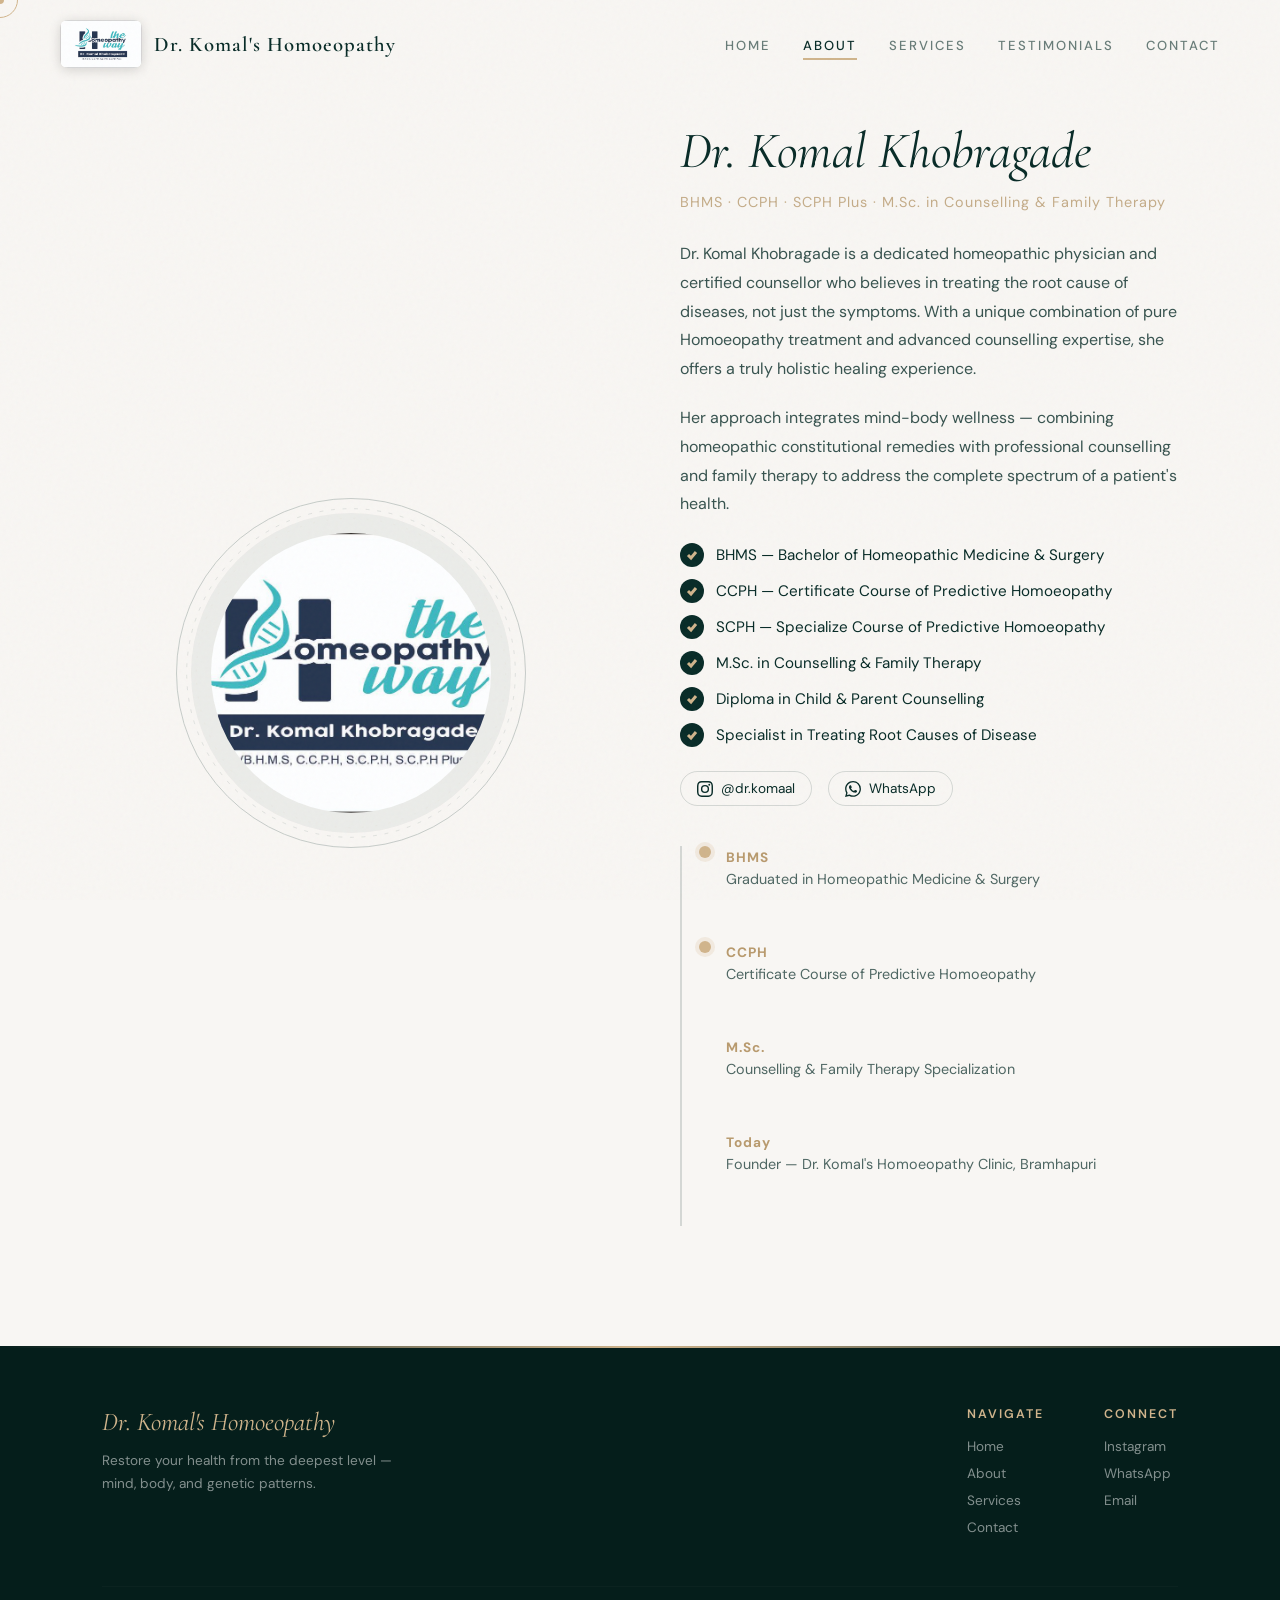
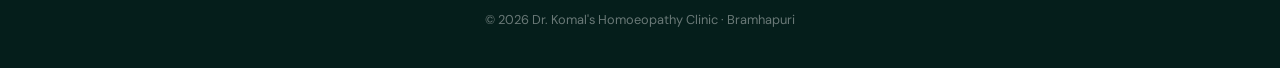
==== commit 9986d1ae: "Add files via upload" ====
--- a/about.html
+++ b/about.html
@@ -55,7 +55,7 @@
       <h2>Dr. Komal Khobragade</h2>
       <p class="subtitle">BHMS · CCPH · SCPH Plus · M.Sc. in Counselling & Family Therapy</p>
       <p>Dr. Komal Khobragade is a dedicated homeopathic physician and certified counsellor who believes in treating the
-        root cause of diseases, not just the symptoms. With a unique combination of pure homeopathy training and
+        root cause of diseases, not just the symptoms. With a unique combination of pure Homoeopathy treatment and
         advanced counselling expertise, she offers a truly holistic healing experience.</p>
       <p>Her approach integrates mind-body wellness — combining homeopathic constitutional remedies with professional
         counselling and family therapy to address the complete spectrum of a patient's health.</p>
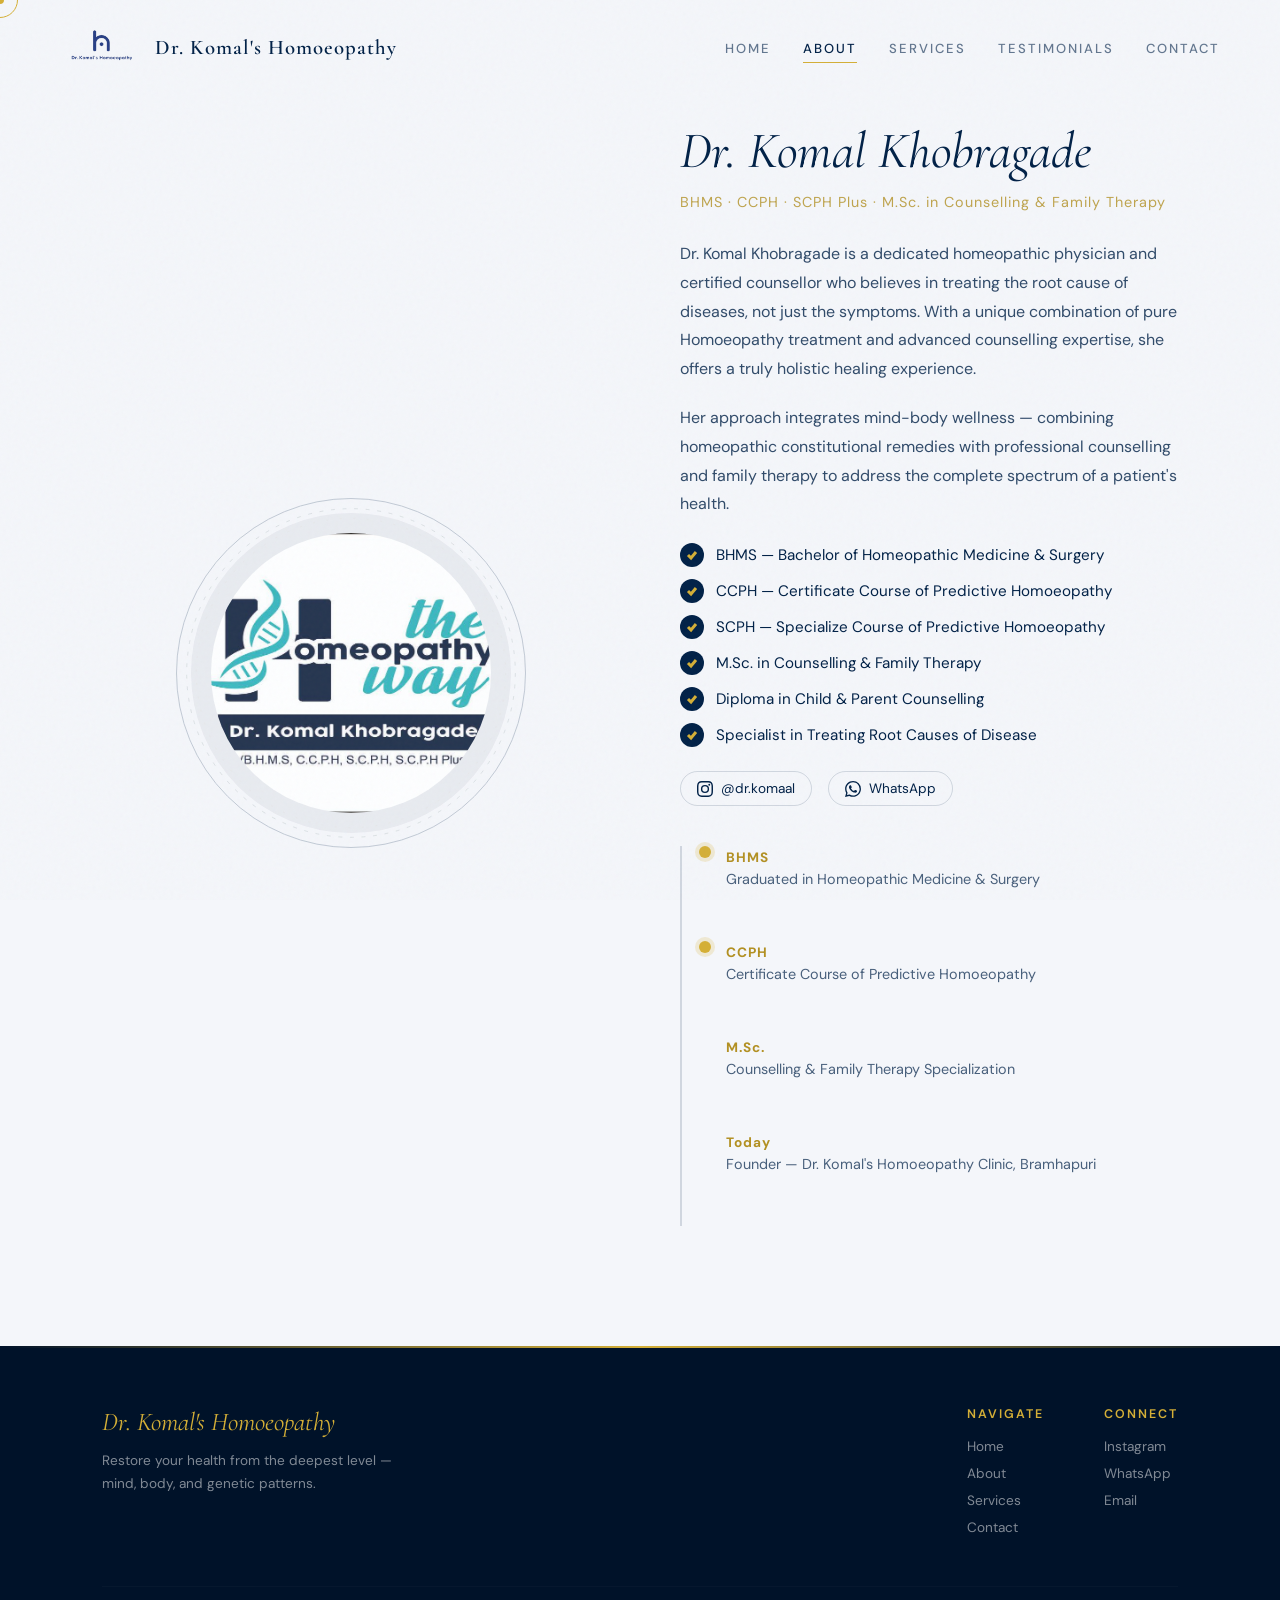
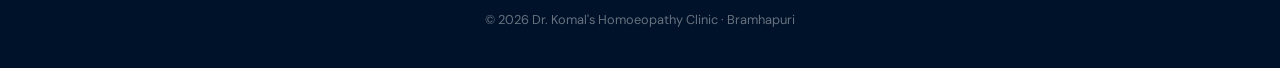
==== commit b4c8a931: "Add files via upload" ====
--- a/about.html
+++ b/about.html
@@ -1,4 +1,4 @@
-<!DOCTYPE html>
+﻿<!DOCTYPE html>
 <html lang="en">
 
 <head>
@@ -12,6 +12,7 @@
     rel="stylesheet">
   <link rel="stylesheet" href="style.css">
   <script src="script.js" defer></script>
+<link rel="icon" type="image/png" href="assets/photo_6269476191790109580_y-removebg-preview.png">
 </head>
 
 <body class="light-page">
@@ -21,7 +22,7 @@
 
   <nav id="navbar">
     <a href="index.html" class="nav-logo">
-      <img src="assets/photo_6165736505205263648_y.jpg" alt="Dr. Komal's Homoeopathy Clinic Logo">
+      <img src="assets/photo_6269476191790109580_y-removebg-preview.png" alt="Dr. Komal's Homoeopathy Clinic Logo">
       <span>Dr. Komal's Homoeopathy</span>
     </a>
     <ul class="nav-links" id="navLinks">
@@ -149,3 +150,6 @@
 </body>
 
 </html>
+
+
+
--- a/style.css
+++ b/style.css
@@ -1,18 +1,18 @@
 /* ===== RESET & DESIGN TOKENS ===== */
 *,*::before,*::after{margin:0;padding:0;box-sizing:border-box}
 :root{
-  --primary:#082b27;
-  --gold:#d0b48c;
+  --primary:#002147;
+  --gold:#d4af37;
   --white:#ffffff;
-  --primary-light:#0e3f39;
-  --primary-dark:#051e1b;
-  --gold-light:#e0c9a6;
-  --gold-dark:#b89a6e;
-  --off-white:#f8f6f3;
+  --primary-light:#003366;
+  --primary-dark:#001229;
+  --gold-light:#e0ca79;
+  --gold-dark:#b29023;
+  --off-white:#f4f6fa;
   --text-muted:rgba(255,255,255,.7);
-  --shadow-sm:0 2px 12px rgba(8,43,39,.08);
-  --shadow-md:0 8px 32px rgba(8,43,39,.12);
-  --shadow-lg:0 24px 64px rgba(8,43,39,.18);
+  --shadow-sm:0 2px 12px rgba(0,33,71,.08);
+  --shadow-md:0 8px 32px rgba(0,33,71,.12);
+  --shadow-lg:0 24px 64px rgba(0,33,71,.18);
   --transition:0.4s cubic-bezier(0.4,0,0.2,1);
   --radius:12px;
 }
@@ -44,7 +44,7 @@
 
 /* ===== NAVIGATION ===== */
 nav{position:fixed;top:0;left:0;right:0;z-index:1000;padding:20px 60px;display:flex;align-items:center;justify-content:space-between;transition:all var(--transition)}
-nav.scrolled{background:rgba(8,43,39,.97);backdrop-filter:blur(16px);box-shadow:0 2px 24px rgba(8,43,39,.2);padding:14px 60px}
+nav.scrolled{background:rgba(0,33,71,.97);backdrop-filter:blur(16px);box-shadow:0 2px 24px rgba(0,33,71,.2);padding:14px 60px}
 .nav-links{display:flex;gap:32px;list-style:none}
 .nav-links a{text-decoration:none;color:rgba(255,255,255,.75);font-size:.82rem;letter-spacing:2px;text-transform:uppercase;transition:color var(--transition);position:relative;font-weight:500}
 .nav-links a::after{content:'';position:absolute;bottom:-6px;left:0;width:0;height:1.5px;background:var(--gold);transition:width .3s}
@@ -53,13 +53,13 @@
 nav.scrolled .nav-links a{color:rgba(255,255,255,.75)}
 nav.scrolled .nav-links a:hover,nav.scrolled .nav-links a.active{color:var(--gold)}
 .nav-logo{display:flex;align-items:center;gap:12px;text-decoration:none;transition:all var(--transition)}
-.nav-logo img{height:48px;width:auto;max-width:200px;object-fit:contain;border-radius:8px;box-shadow:0 2px 12px rgba(0,0,0,0.15)}
+.nav-logo img{height:55px;width:auto;max-width:200px;object-fit:contain;border-radius:0;box-shadow:none}
 .nav-logo span{font-family:'Cormorant Garamond',serif;font-size:1.3rem;color:var(--gold);font-weight:600;letter-spacing:1px}
 .hamburger{display:none;flex-direction:column;gap:5px;cursor:pointer;z-index:1001}
 .hamburger span{width:24px;height:2px;background:var(--gold);transition:all .3s}
 
 /* Light pages nav override */
-body.light-page nav:not(.scrolled) .nav-links a{color:rgba(8,43,39,.6)}
+body.light-page nav:not(.scrolled) .nav-links a{color:rgba(0,33,71,.6)}
 body.light-page nav:not(.scrolled) .nav-links a:hover,body.light-page nav:not(.scrolled) .nav-links a.active{color:var(--primary)}
 body.light-page nav:not(.scrolled) .hamburger span{background:var(--primary)}
 body.light-page nav:not(.scrolled) .nav-logo span{color:var(--primary)}
@@ -76,7 +76,7 @@
 .hero-botanical{position:absolute;right:-80px;top:0;width:55%;height:100%;opacity:.05}
 .hero-botanical svg{width:100%;height:100%}
 .hero-content{padding:0 8%;max-width:760px;position:relative;z-index:2}
-.hero-content .hero-badge{display:inline-flex;align-items:center;gap:8px;background:rgba(208,180,140,.12);border:1px solid rgba(208,180,140,.25);border-radius:40px;padding:8px 20px;margin-bottom:32px;font-size:.78rem;letter-spacing:2.5px;text-transform:uppercase;color:var(--gold)}
+.hero-content .hero-badge{display:inline-flex;align-items:center;gap:8px;background:rgba(212,175,55,.12);border:1px solid rgba(212,175,55,.25);border-radius:40px;padding:8px 20px;margin-bottom:32px;font-size:.78rem;letter-spacing:2.5px;text-transform:uppercase;color:var(--gold)}
 .hero-content .hero-badge .pulse-dot{width:8px;height:8px;background:var(--gold);border-radius:50%;animation:pulseDot 2s ease infinite}
 @keyframes pulseDot{0%,100%{opacity:1;transform:scale(1)}50%{opacity:.4;transform:scale(.7)}}
 .hero-content h1{font-size:clamp(2.8rem,6vw,5.2rem);color:var(--white);font-style:italic;font-weight:400;line-height:1.08;margin-bottom:16px}
@@ -90,17 +90,17 @@
 
 /* ===== BUTTONS ===== */
 .btn-gold{background:var(--gold);color:var(--primary);border:none;padding:16px 40px;font-family:'DM Sans',sans-serif;font-size:.85rem;font-weight:600;letter-spacing:1.5px;cursor:pointer;transition:all .3s;text-transform:uppercase;border-radius:4px}
-.btn-gold:hover{background:var(--gold-light);transform:translateY(-2px);box-shadow:0 12px 32px rgba(208,180,140,.3)}
+.btn-gold:hover{background:var(--gold-light);transform:translateY(-2px);box-shadow:0 12px 32px rgba(212,175,55,.3)}
 .btn-ghost{background:transparent;color:var(--white);border:1px solid rgba(255,255,255,.25);padding:16px 40px;font-family:'DM Sans',sans-serif;font-size:.85rem;font-weight:500;letter-spacing:1.5px;cursor:pointer;transition:all .3s;text-transform:uppercase;border-radius:4px}
 .btn-ghost:hover{border-color:var(--gold);color:var(--gold)}
 
 /* ===== FLOATING PARTICLES ===== */
-.float-particle{position:absolute;border-radius:50%;border:1px solid rgba(208,180,140,.2);opacity:.4;animation:floatUp linear infinite}
+.float-particle{position:absolute;border-radius:50%;border:1px solid rgba(212,175,55,.2);opacity:.4;animation:floatUp linear infinite}
 @keyframes floatUp{0%{transform:translateY(0) rotate(0deg);opacity:.4}100%{transform:translateY(-100vh) rotate(360deg);opacity:0}}
 
 /* ===== ABOUT CLINIC PREVIEW (HOME) ===== */
 .about-preview{background:var(--off-white);padding:120px 8%;display:flex;gap:80px;align-items:center;flex-wrap:wrap;position:relative;overflow:hidden}
-.about-preview::before{content:'';position:absolute;top:-200px;right:-200px;width:500px;height:500px;border-radius:50%;background:radial-gradient(circle,rgba(208,180,140,.08) 0%,transparent 70%)}
+.about-preview::before{content:'';position:absolute;top:-200px;right:-200px;width:500px;height:500px;border-radius:50%;background:radial-gradient(circle,rgba(212,175,55,.08) 0%,transparent 70%)}
 .about-preview .img-wrapper{flex:1;min-width:300px;position:relative}
 .about-preview .img-wrapper img{width:100%;border-radius:var(--radius);box-shadow:var(--shadow-lg)}
 .about-preview .img-wrapper::after{content:'';position:absolute;inset:12px -12px -12px 12px;border:2px solid var(--gold);border-radius:var(--radius);opacity:.3;z-index:-1}
@@ -112,7 +112,7 @@
 
 /* ===== HEALING APPROACH (HOME) ===== */
 .approach-section{background:var(--primary);padding:120px 8%;position:relative;color:var(--white);overflow:hidden}
-.approach-section::before{content:'';position:absolute;bottom:-100px;left:-100px;width:400px;height:400px;border-radius:50%;background:radial-gradient(circle,rgba(208,180,140,.06) 0%,transparent 70%)}
+.approach-section::before{content:'';position:absolute;bottom:-100px;left:-100px;width:400px;height:400px;border-radius:50%;background:radial-gradient(circle,rgba(212,175,55,.06) 0%,transparent 70%)}
 .approach-section .section-header{text-align:center;margin-bottom:80px}
 .approach-section .section-header h2{color:var(--white);font-size:clamp(2.4rem,5vw,3.5rem);font-style:italic;font-weight:400}
 .approach-section .section-header .line{width:80px;height:2px;background:var(--gold);margin:24px auto}
@@ -120,8 +120,8 @@
 .approach-card{background:rgba(255,255,255,.04);border:1px solid rgba(255,255,255,.08);padding:48px 36px;border-radius:var(--radius);transition:all .4s;position:relative;overflow:hidden}
 .approach-card::before{content:'';position:absolute;top:0;left:0;right:0;height:3px;background:var(--gold);transform:scaleX(0);transition:transform .4s;transform-origin:left}
 .approach-card:hover::before{transform:scaleX(1)}
-.approach-card:hover{background:rgba(255,255,255,.06);border-color:rgba(208,180,140,.2);transform:translateY(-4px)}
-.approach-card .card-icon{width:56px;height:56px;border-radius:50%;background:rgba(208,180,140,.12);display:flex;align-items:center;justify-content:center;margin-bottom:24px}
+.approach-card:hover{background:rgba(255,255,255,.06);border-color:rgba(212,175,55,.2);transform:translateY(-4px)}
+.approach-card .card-icon{width:56px;height:56px;border-radius:50%;background:rgba(212,175,55,.12);display:flex;align-items:center;justify-content:center;margin-bottom:24px}
 .approach-card .card-icon svg{width:24px;height:24px;stroke:var(--gold);fill:none;stroke-width:1.5}
 .approach-card h3{font-size:1.4rem;font-style:italic;margin-bottom:16px;color:var(--gold-light);font-weight:400}
 .approach-card p{font-size:.9rem;line-height:1.8;opacity:.6}
@@ -142,7 +142,7 @@
 
 /* ===== POWER MESSAGE (HOME) ===== */
 .power-message{background:var(--primary);padding:120px 8%;text-align:center;position:relative;overflow:hidden}
-.power-message::before{content:'"';position:absolute;font-family:'Cormorant Garamond',serif;font-size:clamp(20rem,40vw,35rem);color:rgba(208,180,140,.04);top:-100px;left:50%;transform:translateX(-50%);line-height:1;pointer-events:none}
+.power-message::before{content:'"';position:absolute;font-family:'Cormorant Garamond',serif;font-size:clamp(20rem,40vw,35rem);color:rgba(212,175,55,.04);top:-100px;left:50%;transform:translateX(-50%);line-height:1;pointer-events:none}
 .power-message blockquote{font-family:'Cormorant Garamond',serif;font-style:italic;font-size:clamp(1.4rem,3vw,2.2rem);line-height:1.7;max-width:700px;margin:0 auto 40px;color:var(--white);position:relative;z-index:2}
 .power-message blockquote .highlight{color:var(--gold);display:block;font-size:clamp(1.6rem,3.5vw,2.6rem);margin-top:12px}
 
@@ -155,7 +155,7 @@
 /* ===== SERVICES PAGE ===== */
 #services{padding:120px 8%}
 .services-grid{display:grid;grid-template-columns:repeat(3,1fr);gap:40px}
-.service-card{background:var(--white);padding:48px 40px;border-radius:var(--radius);position:relative;overflow:hidden;transition:transform .4s,box-shadow .4s;border:1px solid rgba(8,43,39,.06)}
+.service-card{background:var(--white);padding:48px 40px;border-radius:var(--radius);position:relative;overflow:hidden;transition:transform .4s,box-shadow .4s;border:1px solid rgba(0,33,71,.06)}
 .service-card::before{content:'';position:absolute;top:0;left:0;right:0;height:3px;background:linear-gradient(90deg,var(--gold),var(--gold-light));transform:scaleX(0);transition:transform .4s;transform-origin:left}
 .service-card:hover{transform:translateY(-8px);box-shadow:var(--shadow-lg)}
 .service-card:hover::before{transform:scaleX(1)}
@@ -167,7 +167,7 @@
 
 /* ===== CONDITIONS GRID (SERVICES PAGE) ===== */
 .conditions-grid{display:grid;grid-template-columns:repeat(auto-fit,minmax(300px,1fr));gap:32px;max-width:1200px;margin:0 auto}
-.condition-card{background:var(--white);padding:40px;border-radius:var(--radius);border:1px solid rgba(8,43,39,.06);box-shadow:var(--shadow-sm);transition:transform .4s,box-shadow .4s}
+.condition-card{background:var(--white);padding:40px;border-radius:var(--radius);border:1px solid rgba(0,33,71,.06);box-shadow:var(--shadow-sm);transition:transform .4s,box-shadow .4s}
 .condition-card:hover{transform:translateY(-6px);box-shadow:var(--shadow-md)}
 .condition-card h3{font-size:1.4rem;color:var(--primary);margin-bottom:20px;display:flex;align-items:center;gap:12px;font-style:italic}
 .condition-card h3::after{content:'';flex:1;height:1px;background:linear-gradient(90deg,var(--gold) 0%,transparent 100%)}
@@ -178,14 +178,14 @@
 /* ===== ABOUT PAGE ===== */
 #about{background:var(--off-white);padding:120px 8%;display:flex;align-items:center;gap:80px;flex-wrap:wrap}
 .about-portrait{flex:1;min-width:300px;display:flex;justify-content:center}
-.portrait-frame{width:320px;height:320px;border-radius:50%;position:relative;display:flex;align-items:center;justify-content:center;background:rgba(8,43,39,.05)}
+.portrait-frame{width:320px;height:320px;border-radius:50%;position:relative;display:flex;align-items:center;justify-content:center;background:rgba(0,33,71,.05)}
 .portrait-frame .border-ring{position:absolute;inset:-15px;border-radius:50%;border:1px solid var(--primary);opacity:.2;animation:rotateBorder 20s linear infinite}
 .portrait-frame .border-ring svg{width:100%;height:100%}
 @keyframes rotateBorder{to{transform:rotate(360deg)}}
 .portrait-inner{width:280px;height:280px;border-radius:50%;background:var(--primary);display:flex;align-items:center;justify-content:center;overflow:hidden}
 .portrait-inner img{width:100%;height:100%;object-fit:cover}
 .social-links{display:flex;gap:16px;margin-top:24px;flex-wrap:wrap}
-.social-links a{display:flex;align-items:center;gap:8px;text-decoration:none;color:var(--primary);font-size:.85rem;padding:8px 16px;border:1px solid rgba(8,43,39,.15);border-radius:24px;transition:all .3s}
+.social-links a{display:flex;align-items:center;gap:8px;text-decoration:none;color:var(--primary);font-size:.85rem;padding:8px 16px;border:1px solid rgba(0,33,71,.15);border-radius:24px;transition:all .3s}
 .social-links a:hover{background:var(--primary);color:var(--white);border-color:var(--primary)}
 .social-links a svg{width:16px;height:16px;fill:currentColor}
 .about-text{flex:1;min-width:320px}
@@ -198,8 +198,8 @@
 .credentials .check svg{width:12px;height:12px;stroke:var(--gold);stroke-width:3;fill:none;stroke-dasharray:20;stroke-dashoffset:20}
 .credentials.visible .check svg{animation:drawCheck .5s ease forwards}
 @keyframes drawCheck{to{stroke-dashoffset:0}}
-.timeline{margin-top:40px;padding-left:24px;border-left:2px solid rgba(8,43,39,.15);position:relative}
-.timeline-dot{width:12px;height:12px;border-radius:50%;background:var(--gold);position:absolute;left:-7px;opacity:0;transition:opacity .4s;box-shadow:0 0 0 4px rgba(208,180,140,.2)}
+.timeline{margin-top:40px;padding-left:24px;border-left:2px solid rgba(0,33,71,.15);position:relative}
+.timeline-dot{width:12px;height:12px;border-radius:50%;background:var(--gold);position:absolute;left:-7px;opacity:0;transition:opacity .4s;box-shadow:0 0 0 4px rgba(212,175,55,.2)}
 .timeline-dot.visible{opacity:1}
 .timeline-item{padding:0 0 28px 20px;position:relative}
 .timeline-item .year{font-weight:700;color:var(--gold-dark);font-size:.85rem;letter-spacing:1px}
@@ -210,7 +210,7 @@
 #remedies .section-header h2{color:var(--white)}
 .remedies-grid{display:grid;grid-template-columns:repeat(2,1fr);gap:40px}
 .remedy-card{background:rgba(255,255,255,.04);border:1px solid rgba(255,255,255,.08);padding:48px 36px;position:relative;overflow:hidden;transition:all .4s;border-radius:var(--radius)}
-.remedy-card:hover{background:rgba(255,255,255,.07);border-color:rgba(208,180,140,.25);transform:translateY(-4px)}
+.remedy-card:hover{background:rgba(255,255,255,.07);border-color:rgba(212,175,55,.25);transform:translateY(-4px)}
 .remedy-card svg.remedy-icon{width:80px;height:80px;stroke:var(--gold);fill:none;stroke-width:1;margin-bottom:20px;opacity:.6}
 .remedy-card h3{font-size:1.5rem;font-style:italic;margin-bottom:4px;position:relative;display:inline-block;color:var(--white)}
 .remedy-card h3::after{content:'';position:absolute;bottom:-4px;left:0;width:0;height:1.5px;background:var(--gold);transition:width .5s}
@@ -221,7 +221,7 @@
 
 /* ===== TESTIMONIALS PAGE ===== */
 #testimonials{background:var(--primary-dark);padding:120px 8%;color:var(--white);position:relative;overflow:hidden;min-height:80vh;display:flex;flex-direction:column;justify-content:center}
-.big-quote{position:absolute;font-family:'Cormorant Garamond',serif;font-size:clamp(15rem,30vw,25rem);color:rgba(208,180,140,.04);top:-60px;left:-20px;line-height:1;pointer-events:none}
+.big-quote{position:absolute;font-family:'Cormorant Garamond',serif;font-size:clamp(15rem,30vw,25rem);color:rgba(212,175,55,.04);top:-60px;left:-20px;line-height:1;pointer-events:none}
 .testi-carousel{max-width:700px;margin:0 auto;text-align:center;position:relative;min-height:280px;width:100%}
 .testi-slide{position:absolute;inset:0;opacity:0;transition:opacity .6s;display:flex;flex-direction:column;align-items:center;justify-content:center;width:100%}
 .testi-slide.active{opacity:1;z-index:2}
@@ -248,11 +248,11 @@
 .map-placeholder .pin{position:absolute;top:50%;left:50%;transform:translate(-50%,-100%);width:24px;height:34px}
 .map-placeholder .pin-head{width:24px;height:24px;background:var(--gold);border-radius:50%;animation:pinPulse 1.5s ease infinite}
 .map-placeholder .pin-point{width:0;height:0;border-left:8px solid transparent;border-right:8px solid transparent;border-top:12px solid var(--gold);margin:0 auto}
-@keyframes pinPulse{0%,100%{transform:scale(1);box-shadow:0 0 0 0 rgba(208,180,140,.4)}50%{transform:scale(1.1);box-shadow:0 0 0 12px rgba(208,180,140,0)}}
+@keyframes pinPulse{0%,100%{transform:scale(1);box-shadow:0 0 0 0 rgba(212,175,55,.4)}50%{transform:scale(1.1);box-shadow:0 0 0 12px rgba(212,175,55,0)}}
 .contact-form{display:flex;flex-direction:column;gap:36px;padding-top:20px}
 .form-group{position:relative}
-.form-group input,.form-group textarea{width:100%;border:none;border-bottom:1.5px solid rgba(8,43,39,.15);background:transparent;padding:16px 0 8px;font-family:'DM Sans',sans-serif;font-size:1rem;color:var(--primary);outline:none;transition:border-color .3s;resize:none}
-.form-group label{position:absolute;top:16px;left:0;font-size:.9rem;color:rgba(8,43,39,.4);transition:all .3s;pointer-events:none}
+.form-group input,.form-group textarea{width:100%;border:none;border-bottom:1.5px solid rgba(0,33,71,.15);background:transparent;padding:16px 0 8px;font-family:'DM Sans',sans-serif;font-size:1rem;color:var(--primary);outline:none;transition:border-color .3s;resize:none}
+.form-group label{position:absolute;top:16px;left:0;font-size:.9rem;color:rgba(0,33,71,.4);transition:all .3s;pointer-events:none}
 .form-group input:focus,.form-group textarea:focus{border-color:var(--gold)}
 .form-group input:focus~label,.form-group input:not(:placeholder-shown)~label,.form-group textarea:focus~label,.form-group textarea:not(:placeholder-shown)~label{top:-8px;font-size:.75rem;color:var(--gold-dark)}
 .btn-submit{align-self:flex-start;position:relative;overflow:hidden;min-width:200px;height:52px}
@@ -264,7 +264,7 @@
 .btn-submit.success .btn-loading{opacity:0}
 .btn-submit.success .btn-success{opacity:1;transform:translateY(0)}
 .btn-submit.success{background:var(--primary)}
-.spinner{width:20px;height:20px;border:2px solid rgba(8,43,39,.15);border-top-color:var(--primary);border-radius:50%;animation:spin .6s linear infinite}
+.spinner{width:20px;height:20px;border:2px solid rgba(0,33,71,.15);border-top-color:var(--primary);border-radius:50%;animation:spin .6s linear infinite}
 @keyframes spin{to{transform:rotate(360deg)}}
 
 /* ===== FOOTER ===== */
@@ -281,12 +281,12 @@
 .footer-bottom{border-top:1px solid rgba(255,255,255,.06);padding-top:24px;text-align:center;font-size:.8rem;opacity:.4}
 
 /* ===== MODAL ===== */
-.modal-overlay{position:fixed;inset:0;background:rgba(5,30,27,0.85);backdrop-filter:blur(8px);z-index:9999;display:none;align-items:center;justify-content:center;opacity:0;transition:opacity 0.3s}
+.modal-overlay{position:fixed;inset:0;background:rgba(0,18,41,0.85);backdrop-filter:blur(8px);z-index:9999;display:none;align-items:center;justify-content:center;opacity:0;transition:opacity 0.3s}
 .modal-overlay.active{display:flex;opacity:1}
 .modal-content{background:var(--white);width:90%;max-width:600px;height:80vh;max-height:800px;border-radius:var(--radius);position:relative;overflow:hidden;box-shadow:var(--shadow-lg);transform:translateY(20px);transition:transform 0.4s}
 .modal-overlay.active .modal-content{transform:translateY(0)}
 .modal-content iframe{width:100%;height:100%;border:none}
-.modal-close{position:absolute;top:16px;right:16px;width:36px;height:36px;background:var(--white);border:1px solid rgba(8,43,39,0.1);border-radius:50%;font-size:1.5rem;color:var(--primary);cursor:pointer;display:flex;align-items:center;justify-content:center;z-index:10;transition:all 0.3s}
+.modal-close{position:absolute;top:16px;right:16px;width:36px;height:36px;background:var(--white);border:1px solid rgba(0,33,71,0.1);border-radius:50%;font-size:1.5rem;color:var(--primary);cursor:pointer;display:flex;align-items:center;justify-content:center;z-index:10;transition:all 0.3s}
 .modal-close:hover{background:var(--primary);color:var(--gold)}
 
 /* ===== MOBILE ===== */
@@ -321,3 +321,4 @@
   .hero-btns{flex-direction:column}
   .hero-btns .btn-gold,.hero-btns .btn-ghost{width:100%;text-align:center}
 }
+
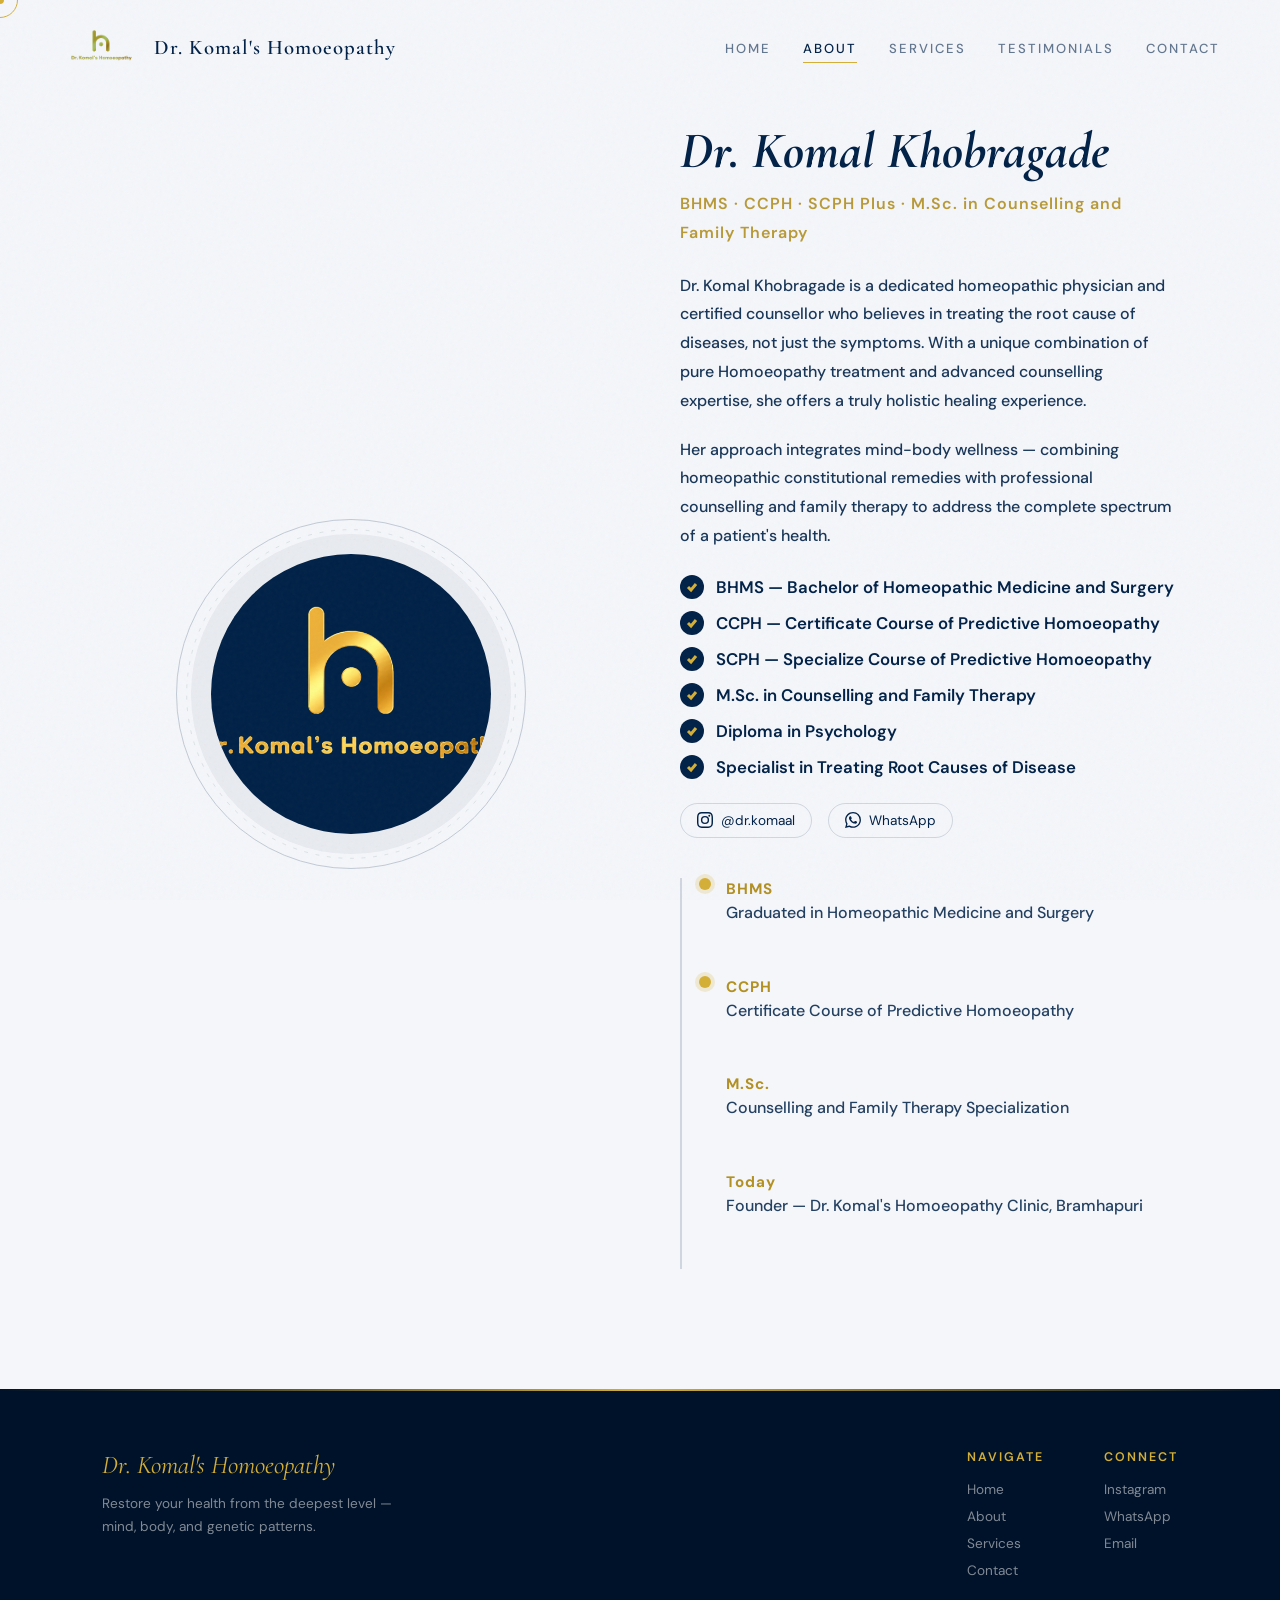
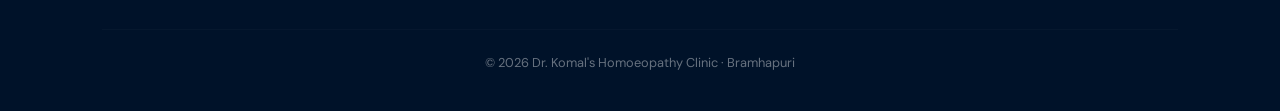
==== commit 461b295f: "Add files via upload" ====
--- a/about.html
+++ b/about.html
@@ -1,4 +1,4 @@
-﻿<!DOCTYPE html>
+<!DOCTYPE html>
 <html lang="en">
 
 <head>
@@ -12,7 +12,7 @@
     rel="stylesheet">
   <link rel="stylesheet" href="style.css">
   <script src="script.js" defer></script>
-<link rel="icon" type="image/png" href="assets/photo_6269476191790109580_y-removebg-preview.png">
+  <link rel="icon" type="image/png" href="assets/photo_6269476191790109580_y-removebg-preview.png">
 </head>
 
 <body class="light-page">
@@ -41,20 +41,18 @@
       <div class="portrait-frame">
         <div class="border-ring">
           <svg viewBox="0 0 360 360">
-            <circle cx="180" cy="180" r="170" fill="none" stroke="#082b27" stroke-width=".5"
-              stroke-dasharray="4 8" />
-            <circle cx="180" cy="180" r="160" fill="none" stroke="#d0b48c" stroke-width=".3"
-              stroke-dasharray="2 12" />
+            <circle cx="180" cy="180" r="170" fill="none" stroke="#082b27" stroke-width=".5" stroke-dasharray="4 8" />
+            <circle cx="180" cy="180" r="160" fill="none" stroke="#d0b48c" stroke-width=".3" stroke-dasharray="2 12" />
           </svg>
         </div>
         <div class="portrait-inner">
-          <img src="assets/photo_6165736505205263648_y.jpg" alt="Dr. Komal Khobragade">
+          <img src="assets/photo_6269476191790109580_y-removebg-preview.png" alt="Dr. Komal Khobragade">
         </div>
       </div>
     </div>
     <div class="about-text reveal">
       <h2>Dr. Komal Khobragade</h2>
-      <p class="subtitle">BHMS · CCPH · SCPH Plus · M.Sc. in Counselling & Family Therapy</p>
+      <p class="subtitle">BHMS · CCPH · SCPH Plus · M.Sc. in Counselling and Family Therapy</p>
       <p>Dr. Komal Khobragade is a dedicated homeopathic physician and certified counsellor who believes in treating the
         root cause of diseases, not just the symptoms. With a unique combination of pure Homoeopathy treatment and
         advanced counselling expertise, she offers a truly holistic healing experience.</p>
@@ -62,17 +60,29 @@
         counselling and family therapy to address the complete spectrum of a patient's health.</p>
 
       <ul class="credentials reveal">
-        <li><span class="check"><svg viewBox="0 0 12 12"><polyline points="2,6 5,9 10,3" /></svg></span>BHMS — Bachelor
-          of Homeopathic Medicine & Surgery</li>
-        <li><span class="check"><svg viewBox="0 0 12 12"><polyline points="2,6 5,9 10,3" /></svg></span>CCPH —
+        <li><span class="check"><svg viewBox="0 0 12 12">
+              <polyline points="2,6 5,9 10,3" />
+            </svg></span>BHMS — Bachelor
+          of Homeopathic Medicine and Surgery</li>
+        <li><span class="check"><svg viewBox="0 0 12 12">
+              <polyline points="2,6 5,9 10,3" />
+            </svg></span>CCPH —
           Certificate Course of Predictive Homoeopathy</li>
-        <li><span class="check"><svg viewBox="0 0 12 12"><polyline points="2,6 5,9 10,3" /></svg></span>SCPH —
+        <li><span class="check"><svg viewBox="0 0 12 12">
+              <polyline points="2,6 5,9 10,3" />
+            </svg></span>SCPH —
           Specialize Course of Predictive Homoeopathy</li>
-        <li><span class="check"><svg viewBox="0 0 12 12"><polyline points="2,6 5,9 10,3" /></svg></span>M.Sc. in
-          Counselling & Family Therapy</li>
-        <li><span class="check"><svg viewBox="0 0 12 12"><polyline points="2,6 5,9 10,3" /></svg></span>Diploma in
-          Child & Parent Counselling</li>
-        <li><span class="check"><svg viewBox="0 0 12 12"><polyline points="2,6 5,9 10,3" /></svg></span>Specialist in
+        <li><span class="check"><svg viewBox="0 0 12 12">
+              <polyline points="2,6 5,9 10,3" />
+            </svg></span>M.Sc. in
+          Counselling and Family Therapy</li>
+        <li><span class="check"><svg viewBox="0 0 12 12">
+              <polyline points="2,6 5,9 10,3" />
+            </svg></span>Diploma in
+          Psychology</li>
+        <li><span class="check"><svg viewBox="0 0 12 12">
+              <polyline points="2,6 5,9 10,3" />
+            </svg></span>Specialist in
           Treating Root Causes of Disease</li>
       </ul>
 
@@ -94,7 +104,7 @@
       <div class="timeline reveal">
         <div class="timeline-item">
           <div class="timeline-dot"></div><span class="year">BHMS</span>
-          <p class="desc">Graduated in Homeopathic Medicine & Surgery</p>
+          <p class="desc">Graduated in Homeopathic Medicine and Surgery</p>
         </div>
         <div class="timeline-item">
           <div class="timeline-dot"></div><span class="year">CCPH</span>
@@ -102,7 +112,7 @@
         </div>
         <div class="timeline-item">
           <div class="timeline-dot"></div><span class="year">M.Sc.</span>
-          <p class="desc">Counselling & Family Therapy Specialization</p>
+          <p class="desc">Counselling and Family Therapy Specialization</p>
         </div>
         <div class="timeline-item">
           <div class="timeline-dot"></div><span class="year">Today</span>
@@ -149,7 +159,4 @@
   </div>
 </body>
 
-</html>
-
-
-
+</html>
--- a/style.css
+++ b/style.css
@@ -1,4 +1,4 @@
-/* ===== RESET & DESIGN TOKENS ===== */
+/* ===== RESET and DESIGN TOKENS ===== */
 *,*::before,*::after{margin:0;padding:0;box-sizing:border-box}
 :root{
   --primary:#002147;
@@ -53,7 +53,7 @@
 nav.scrolled .nav-links a{color:rgba(255,255,255,.75)}
 nav.scrolled .nav-links a:hover,nav.scrolled .nav-links a.active{color:var(--gold)}
 .nav-logo{display:flex;align-items:center;gap:12px;text-decoration:none;transition:all var(--transition)}
-.nav-logo img{height:55px;width:auto;max-width:200px;object-fit:contain;border-radius:0;box-shadow:none}
+.nav-logo img{height:55px;width:auto;max-width:200px;object-fit:contain;border-radius:0;box-shadow:none;filter:sepia(1) saturate(3) brightness(0.7) hue-rotate(10deg)}
 .nav-logo span{font-family:'Cormorant Garamond',serif;font-size:1.3rem;color:var(--gold);font-weight:600;letter-spacing:1px}
 .hamburger{display:none;flex-direction:column;gap:5px;cursor:pointer;z-index:1001}
 .hamburger span{width:24px;height:2px;background:var(--gold);transition:all .3s}
@@ -79,10 +79,10 @@
 .hero-content .hero-badge{display:inline-flex;align-items:center;gap:8px;background:rgba(212,175,55,.12);border:1px solid rgba(212,175,55,.25);border-radius:40px;padding:8px 20px;margin-bottom:32px;font-size:.78rem;letter-spacing:2.5px;text-transform:uppercase;color:var(--gold)}
 .hero-content .hero-badge .pulse-dot{width:8px;height:8px;background:var(--gold);border-radius:50%;animation:pulseDot 2s ease infinite}
 @keyframes pulseDot{0%,100%{opacity:1;transform:scale(1)}50%{opacity:.4;transform:scale(.7)}}
-.hero-content h1{font-size:clamp(2.8rem,6vw,5.2rem);color:var(--white);font-style:italic;font-weight:400;line-height:1.08;margin-bottom:16px}
-.hero-content h1 .gold{color:var(--gold);display:block;font-size:clamp(1.4rem,3vw,2.4rem);font-style:normal;font-weight:400;letter-spacing:2px;margin-top:8px}
-.hero-content .hero-subtitle{color:var(--gold-light);font-size:1.1rem;line-height:1.8;max-width:520px;margin-bottom:20px;font-style:italic;font-family:'Cormorant Garamond',serif;font-weight:400}
-.hero-content p{color:rgba(255,255,255,.65);font-size:.95rem;line-height:1.8;max-width:500px;margin-bottom:40px}
+.hero-content h1{font-size:clamp(2.8rem,6vw,5.2rem);color:var(--white);font-style:italic;font-weight:600;line-height:1.08;margin-bottom:16px}
+.hero-content h1 .gold{color:var(--gold);display:block;font-size:clamp(1.4rem,3vw,2.4rem);font-style:normal;font-weight:600;letter-spacing:2px;margin-top:8px}
+.hero-content .hero-subtitle{color:var(--gold-light);font-size:1.15rem;line-height:1.8;max-width:520px;margin-bottom:20px;font-style:italic;font-family:'Cormorant Garamond',serif;font-weight:500}
+.hero-content p{color:rgba(255,255,255,.85);font-size:1rem;line-height:1.8;max-width:500px;margin-bottom:40px;font-weight:500}
 .hero-btns{display:flex;gap:16px;flex-wrap:wrap}
 .hero-stitch{position:absolute;inset:40px;pointer-events:none;z-index:1}
 .hero-stitch rect{fill:none;stroke:var(--gold);stroke-width:1;stroke-dasharray:8 6;stroke-dashoffset:800;opacity:.2;vector-effect:non-scaling-stroke;animation:stitchDraw 3s ease forwards 2.5s}
@@ -114,7 +114,7 @@
 .approach-section{background:var(--primary);padding:120px 8%;position:relative;color:var(--white);overflow:hidden}
 .approach-section::before{content:'';position:absolute;bottom:-100px;left:-100px;width:400px;height:400px;border-radius:50%;background:radial-gradient(circle,rgba(212,175,55,.06) 0%,transparent 70%)}
 .approach-section .section-header{text-align:center;margin-bottom:80px}
-.approach-section .section-header h2{color:var(--white);font-size:clamp(2.4rem,5vw,3.5rem);font-style:italic;font-weight:400}
+.approach-section .section-header h2{color:var(--white);font-size:clamp(2.4rem,5vw,3.5rem);font-style:italic;font-weight:700}
 .approach-section .section-header .line{width:80px;height:2px;background:var(--gold);margin:24px auto}
 .approach-grid{display:grid;grid-template-columns:repeat(3,1fr);gap:40px;max-width:1100px;margin:0 auto}
 .approach-card{background:rgba(255,255,255,.04);border:1px solid rgba(255,255,255,.08);padding:48px 36px;border-radius:var(--radius);transition:all .4s;position:relative;overflow:hidden}
@@ -123,22 +123,22 @@
 .approach-card:hover{background:rgba(255,255,255,.06);border-color:rgba(212,175,55,.2);transform:translateY(-4px)}
 .approach-card .card-icon{width:56px;height:56px;border-radius:50%;background:rgba(212,175,55,.12);display:flex;align-items:center;justify-content:center;margin-bottom:24px}
 .approach-card .card-icon svg{width:24px;height:24px;stroke:var(--gold);fill:none;stroke-width:1.5}
-.approach-card h3{font-size:1.4rem;font-style:italic;margin-bottom:16px;color:var(--gold-light);font-weight:400}
-.approach-card p{font-size:.9rem;line-height:1.8;opacity:.6}
+.approach-card h3{font-size:1.6rem;font-style:italic;margin-bottom:16px;color:var(--gold);font-weight:700}
+.approach-card p{font-size:1rem;line-height:1.8;opacity:.85;font-weight:500;color:rgba(255,255,255,.9)}
 .approach-card ul{list-style:none;margin-top:12px}
-.approach-card ul li{font-size:.88rem;line-height:2;opacity:.6;padding-left:20px;position:relative}
+.approach-card ul li{font-size:1rem;line-height:2;opacity:.85;padding-left:20px;position:relative;font-weight:500;color:rgba(255,255,255,.9)}
 .approach-card ul li::before{content:'›';position:absolute;left:0;color:var(--gold);font-weight:700}
 
 /* ===== WHY TRUST US (HOME) ===== */
 .trust-section{background:var(--off-white);padding:120px 8%;text-align:center}
-.trust-section .section-header h2{color:var(--primary);font-size:clamp(2.4rem,5vw,3.5rem);font-style:italic;font-weight:400}
+.trust-section .section-header h2{color:var(--primary);font-size:clamp(2.4rem,5vw,3.5rem);font-style:italic;font-weight:700}
 .trust-section .section-header .line{width:80px;height:2px;background:var(--gold);margin:24px auto}
 .trust-grid{display:grid;grid-template-columns:repeat(5,1fr);gap:24px;max-width:1000px;margin:0 auto}
 .trust-item{padding:32px 20px;border-radius:var(--radius);transition:all .3s;position:relative}
 .trust-item:hover{background:white;box-shadow:var(--shadow-sm)}
 .trust-item .trust-icon{width:52px;height:52px;border-radius:50%;background:var(--primary);display:flex;align-items:center;justify-content:center;margin:0 auto 16px}
 .trust-item .trust-icon svg{width:22px;height:22px;stroke:var(--gold);fill:none;stroke-width:1.5}
-.trust-item p{font-size:.88rem;line-height:1.6;color:var(--primary);opacity:.8}
+.trust-item p{font-size:1.05rem;line-height:1.6;color:var(--primary);opacity:1;font-weight:700}
 
 /* ===== POWER MESSAGE (HOME) ===== */
 .power-message{background:var(--primary);padding:120px 8%;text-align:center;position:relative;overflow:hidden}
@@ -148,9 +148,9 @@
 
 /* ===== SECTION HEADER (Global) ===== */
 .section-header{text-align:center;margin-bottom:64px}
-.section-header h2{font-size:clamp(2.4rem,5vw,3.5rem);font-style:italic;font-weight:400;color:var(--primary)}
+.section-header h2{font-size:clamp(2.4rem,5vw,3.5rem);font-style:italic;font-weight:700;color:var(--primary)}
 .section-header .line{width:80px;height:2px;background:var(--gold);margin:24px auto}
-.section-header .section-subtitle{font-size:1rem;line-height:1.8;opacity:.7;max-width:600px;margin:0 auto;color:var(--primary)}
+.section-header .section-subtitle{font-size:1.05rem;line-height:1.8;opacity:.85;max-width:600px;margin:0 auto;color:var(--primary);font-weight:500}
 
 /* ===== SERVICES PAGE ===== */
 #services{padding:120px 8%}
@@ -189,11 +189,11 @@
 .social-links a:hover{background:var(--primary);color:var(--white);border-color:var(--primary)}
 .social-links a svg{width:16px;height:16px;fill:currentColor}
 .about-text{flex:1;min-width:320px}
-.about-text h2{font-size:clamp(2rem,4vw,3.2rem);font-style:italic;font-weight:400;margin-bottom:8px;color:var(--primary)}
-.about-text .subtitle{color:var(--gold-dark);font-size:.9rem;letter-spacing:1px;margin-bottom:24px}
-.about-text p{line-height:1.8;opacity:.8;margin-bottom:20px;max-width:520px;color:var(--primary)}
+.about-text h2{font-size:clamp(2rem,4vw,3.2rem);font-style:italic;font-weight:700;margin-bottom:8px;color:var(--primary)}
+.about-text .subtitle{color:var(--gold-dark);font-size:1rem;letter-spacing:1px;margin-bottom:24px;font-weight:600}
+.about-text p{line-height:1.8;opacity:.9;margin-bottom:20px;max-width:520px;color:var(--primary);font-weight:500}
 .credentials{list-style:none;margin:24px 0}
-.credentials li{display:flex;align-items:center;gap:12px;margin-bottom:12px;font-size:.95rem;color:var(--primary)}
+.credentials li{display:flex;align-items:center;gap:12px;margin-bottom:12px;font-size:1.05rem;color:var(--primary);font-weight:600}
 .credentials .check{width:24px;height:24px;border-radius:50%;background:var(--primary);display:flex;align-items:center;justify-content:center;flex-shrink:0}
 .credentials .check svg{width:12px;height:12px;stroke:var(--gold);stroke-width:3;fill:none;stroke-dasharray:20;stroke-dashoffset:20}
 .credentials.visible .check svg{animation:drawCheck .5s ease forwards}
@@ -202,8 +202,8 @@
 .timeline-dot{width:12px;height:12px;border-radius:50%;background:var(--gold);position:absolute;left:-7px;opacity:0;transition:opacity .4s;box-shadow:0 0 0 4px rgba(212,175,55,.2)}
 .timeline-dot.visible{opacity:1}
 .timeline-item{padding:0 0 28px 20px;position:relative}
-.timeline-item .year{font-weight:700;color:var(--gold-dark);font-size:.85rem;letter-spacing:1px}
-.timeline-item .desc{font-size:.9rem;opacity:.7;color:var(--primary)}
+.timeline-item .year{font-weight:700;color:var(--gold-dark);font-size:.95rem;letter-spacing:1px}
+.timeline-item .desc{font-size:1rem;opacity:.85;color:var(--primary);font-weight:500}
 
 /* ===== REMEDIES PAGE ===== */
 #remedies{background:var(--primary);padding:120px 8%;color:var(--white)}
@@ -321,4 +321,4 @@
   .hero-btns{flex-direction:column}
   .hero-btns .btn-gold,.hero-btns .btn-ghost{width:100%;text-align:center}
 }
-
+
